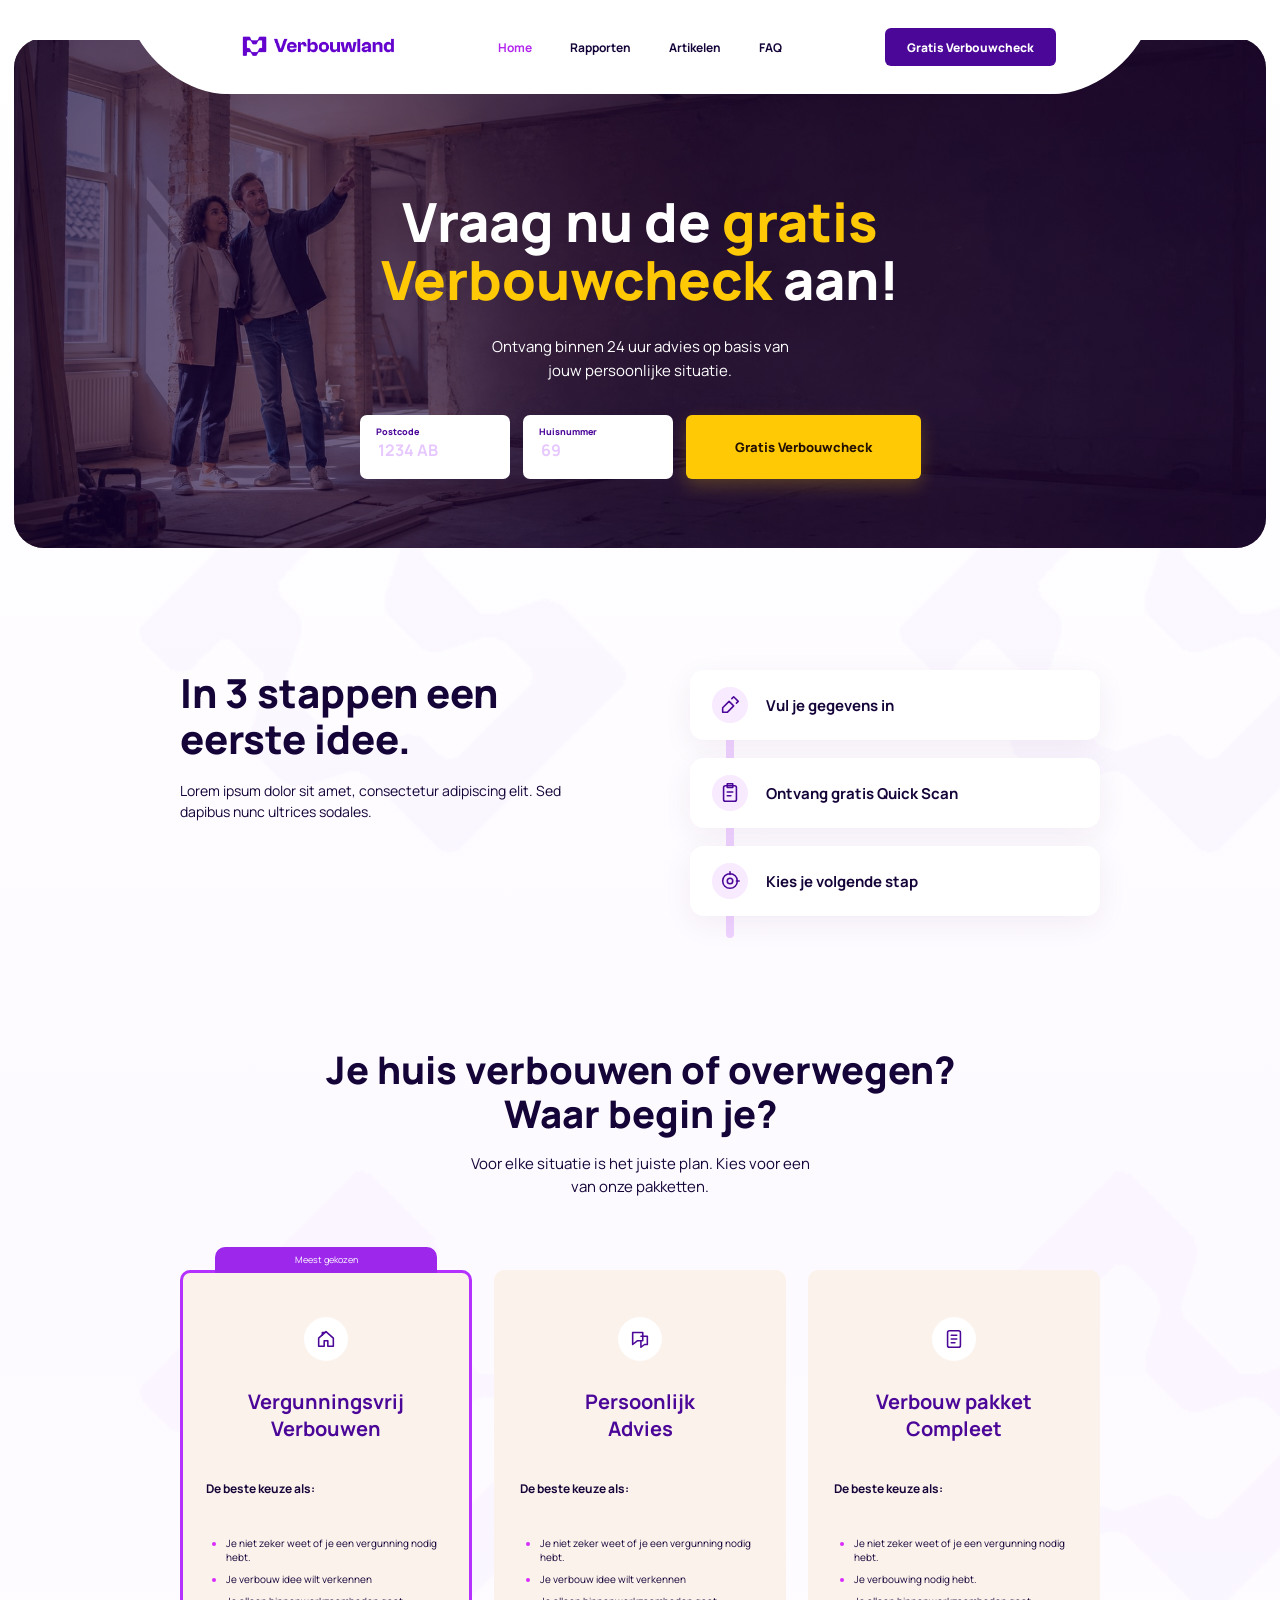
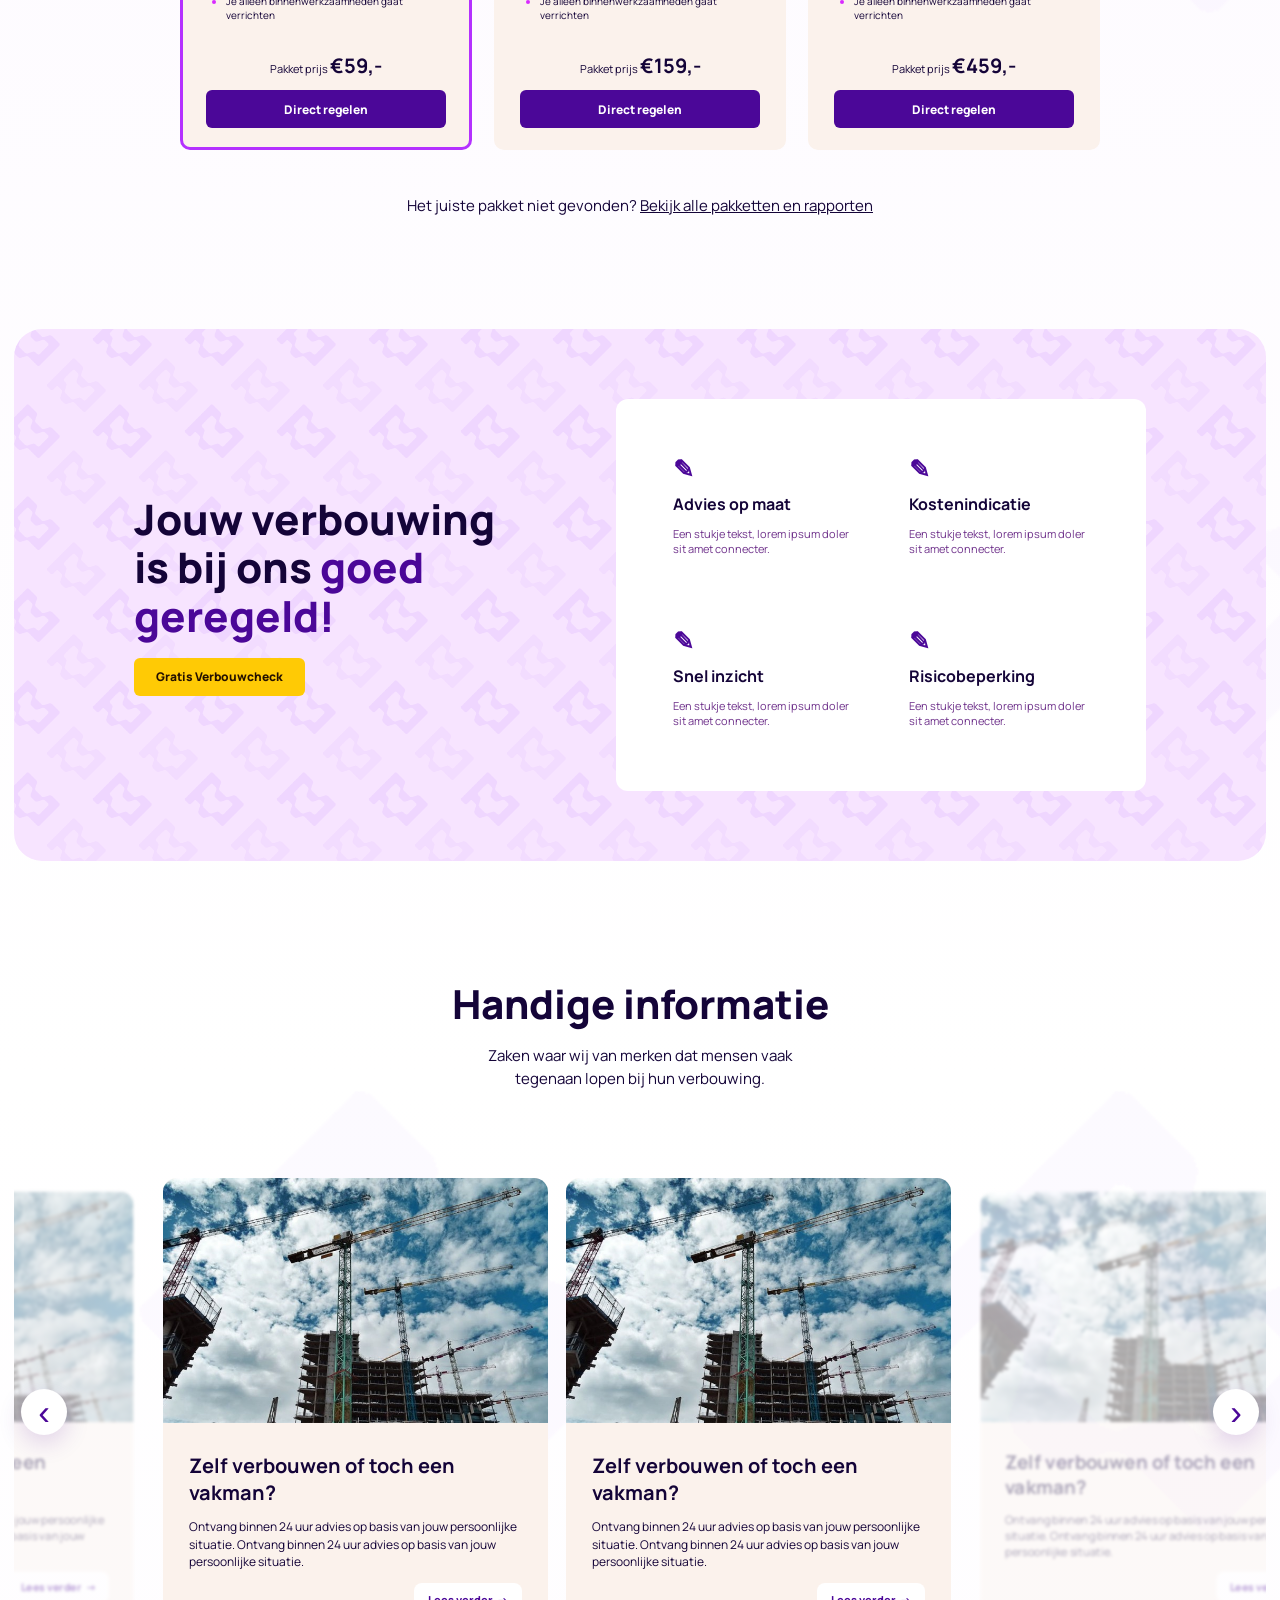
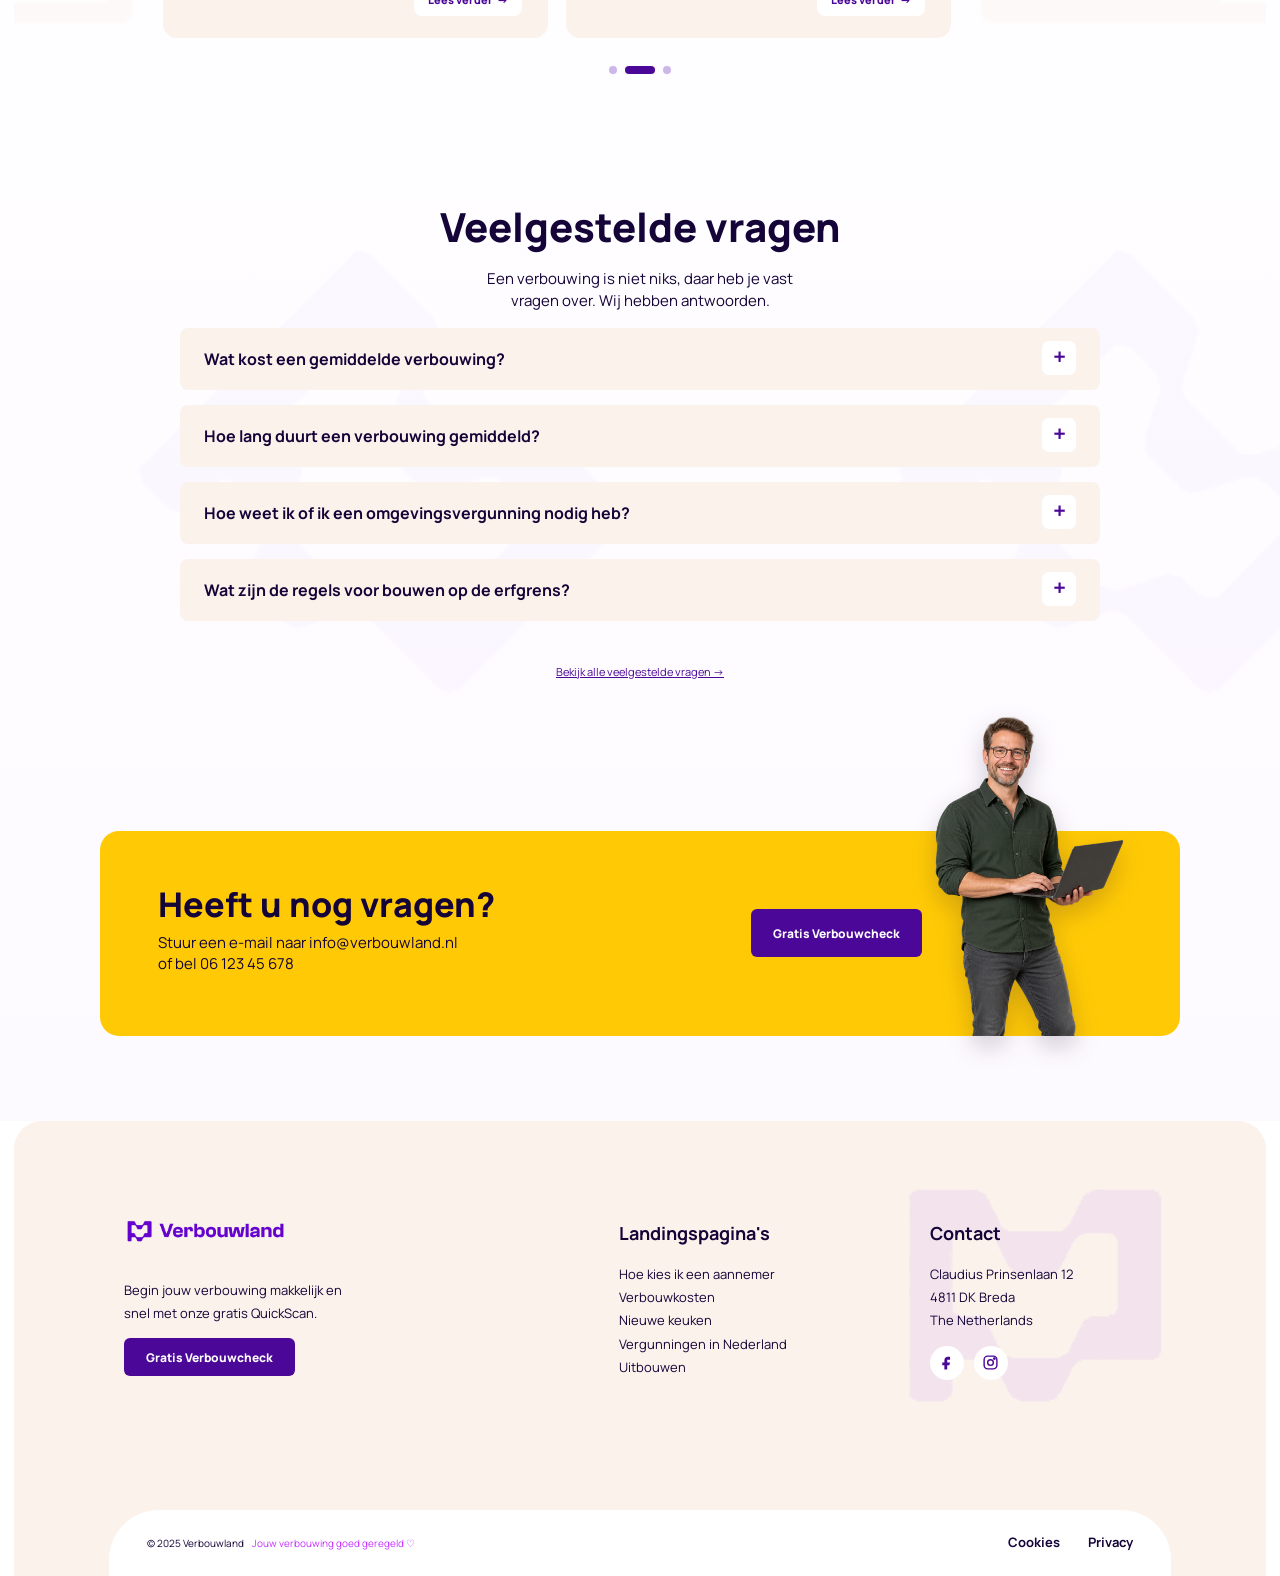
==== index.html @ 5c29eb6e "Herstel online afbeeldingen en verbreed de lay-out" ====
<!doctype html>
<html lang="nl">
<head>
  <meta charset="utf-8">
  <meta name="viewport" content="width=device-width, initial-scale=1">
  <meta name="description" content="Verbouwland helpt je met persoonlijk advies voor jouw verbouwing.">
  <title>Verbouwland — Jouw verbouwing goed geregeld</title>
  <link rel="preconnect" href="https://fonts.googleapis.com">
  <link rel="preconnect" href="https://fonts.gstatic.com" crossorigin>
  <link href="https://fonts.googleapis.com/css2?family=Manrope:wght@400;500;600;700;800&display=swap" rel="stylesheet">
  <link rel="stylesheet" href="styles.css">
</head>
<body>
  <header class="site-header">
    <a class="brand" href="index.html" aria-label="Verbouwland home"><img src="assets/verbouwland-logo.png" alt="Verbouwland"></a>
    <nav aria-label="Hoofdnavigatie">
      <a class="active" href="index.html">Home</a><a href="bestemming.html?pagina=rapporten">Rapporten</a><a href="bestemming.html?pagina=artikelen">Artikelen</a><a href="#faq">FAQ</a>
    </nav>
    <a class="button button-purple header-cta" href="#quickscan">Gratis Verbouwcheck</a>
  </header>

  <main>
    <section class="hero"><div class="hero-cutout" aria-hidden="true"></div>
      <div class="hero-overlay"></div>
      <div class="hero-content">
        <h1>Vraag nu de <span>gratis<br>Verbouwcheck</span> aan!</h1>
        <p>Ontvang binnen 24 uur advies op basis van<br>jouw persoonlijke situatie.</p>
        <form class="address-form" id="quickscan" action="bestemming.html" method="get">
          <input type="hidden" name="pagina" value="quickscan">
          <label>Postcode<input name="postcode" autocomplete="postal-code" inputmode="text" placeholder="1234 AB" maxlength="7" required pattern="[1-9][0-9]{3}\s?[A-Za-z]{2}" title="Vul vier cijfers en twee letters in, bijvoorbeeld 1234 AB"></label>
          <label>Huisnummer<input name="huisnummer" inputmode="numeric" placeholder="69" required></label>
          <button class="button button-yellow" type="submit">Gratis Verbouwcheck</button>
        </form>
      </div>
    </section>

    <section class="steps section-narrow">
      <div><h2>In 3 stappen een<br>eerste idee.</h2><p>Lorem ipsum dolor sit amet, consectetur adipiscing elit. Sed dapibus nunc ultrices sodales.</p></div>
      <ol class="step-flow">
        <li><i><svg viewBox="0 0 24 24"><path d="m4 15 7-7 5 5-7 7H4v-5Z"/><path d="m14 5 2-2 5 5-2 2"/></svg></i> Vul je gegevens in</li><li><i><svg viewBox="0 0 24 24"><rect x="5" y="4" width="14" height="17" rx="2"/><path d="M9 2h6v4H9zM9 11h6M9 15h4"/></svg></i> Ontvang gratis Quick Scan</li><li><i><svg viewBox="0 0 24 24"><circle cx="12" cy="12" r="8"/><circle cx="12" cy="12" r="3"/><path d="M12 2v3M22 12h-3"/></svg></i> Kies je volgende stap</li>
      </ol>
    </section>

    <section class="packages section-narrow">
      <h2>Je huis verbouwen of overwegen?<br>Waar begin je?</h2>
      <p class="intro">Voor elke situatie is het juiste plan. Kies voor een<br>van onze pakketten.</p>
      <div class="package-grid">
        <article class="package featured" data-href="bestemming.html?pagina=vergunningsvrij"><span class="tag">Meest gekozen</span><div class="round-icon"><svg viewBox="0 0 24 24"><path d="M4 11 12 4l8 7v9h-6v-6h-4v6H4v-9Z"/><path d="M8 8V5h3"/></svg></div><h3>Vergunningsvrij<br>Verbouwen</h3><h4>De beste keuze als:</h4><ul><li>Je niet zeker weet of je een vergunning nodig hebt.</li><li>Je verbouw idee wilt verkennen</li><li>Je alleen binnenwerkzaamheden gaat verrichten</li></ul><p>Pakket prijs <strong>€59,-</strong></p><a class="button button-purple" href="bestemming.html?pagina=vergunningsvrij">Direct regelen</a></article>
        <article class="package" data-href="bestemming.html?pagina=persoonlijk-advies"><div class="round-icon"><svg viewBox="0 0 24 24"><path d="M4 5h11v9H9l-5 4V5Z"/><path d="M13 9h7v9h-3l-4 3v-7"/></svg></div><h3>Persoonlijk<br>Advies</h3><h4>De beste keuze als:</h4><ul><li>Je niet zeker weet of je een vergunning nodig hebt.</li><li>Je verbouw idee wilt verkennen</li><li>Je alleen binnenwerkzaamheden gaat verrichten</li></ul><p>Pakket prijs <strong>€159,-</strong></p><a class="button button-purple" href="bestemming.html?pagina=persoonlijk-advies">Direct regelen</a></article>
        <article class="package" data-href="bestemming.html?pagina=compleet"><div class="round-icon"><svg viewBox="0 0 24 24"><rect x="5" y="3" width="14" height="18" rx="2"/><path d="M9 8h6M9 12h6M9 16h4"/></svg></div><h3>Verbouw pakket<br>Compleet</h3><h4>De beste keuze als:</h4><ul><li>Je niet zeker weet of je een vergunning nodig hebt.</li><li>Je verbouwing nodig hebt.</li><li>Je alleen binnenwerkzaamheden gaat verrichten</li></ul><p>Pakket prijs <strong>€459,-</strong></p><a class="button button-purple" href="bestemming.html?pagina=compleet">Direct regelen</a></article>
      </div>
      <p class="all-link">Het juiste pakket niet gevonden? <a href="bestemming.html?pagina=alle-pakketten">Bekijk alle pakketten en rapporten</a></p>
    </section>

    <section class="promise section-wide"><span class="brand-emblem promise-emblem" aria-hidden="true"></span>
      <div><h2>Jouw verbouwing<br>is bij ons <span>goed<br>geregeld!</span></h2><a class="button button-yellow" href="#quickscan">Gratis Verbouwcheck</a></div>
      <div class="benefits"><article><b>✎</b><h3>Advies op maat</h3><p>Een stukje tekst, lorem ipsum doler sit amet connecter.</p></article><article><b>✎</b><h3>Kostenindicatie</h3><p>Een stukje tekst, lorem ipsum doler sit amet connecter.</p></article><article><b>✎</b><h3>Snel inzicht</h3><p>Een stukje tekst, lorem ipsum doler sit amet connecter.</p></article><article><b>✎</b><h3>Risicobeperking</h3><p>Een stukje tekst, lorem ipsum doler sit amet connecter.</p></article></div>
    </section>

    <section class="articles section-wide">
      <h2>Handige informatie</h2><p class="intro">Zaken waar wij van merken dat mensen vaak<br>tegenaan lopen bij hun verbouwing.</p>
      <div class="carousel-shell"><button class="carousel-button prev" aria-label="Vorige artikelen">‹</button><div class="article-grid" id="articleCarousel">
        <article><img src="assets/article-original.jpg" alt="Kranen bij een gebouw in aanbouw"><div><h3>Zelf verbouwen of toch een vakman?</h3><p>Ontvang binnen 24 uur advies op basis van jouw persoonlijke situatie. Ontvang binnen 24 uur advies op basis van jouw persoonlijke situatie.</p><a href="bestemming.html?pagina=artikel-start">Lees verder&nbsp; →</a></div></article>
        <article><img src="assets/article-original.jpg" alt="Kranen bij een gebouw in aanbouw"><div><h3>Zelf verbouwen of toch een vakman?</h3><p>Ontvang binnen 24 uur advies op basis van jouw persoonlijke situatie. Ontvang binnen 24 uur advies op basis van jouw persoonlijke situatie.</p><a href="bestemming.html?pagina=artikel-vakman">Lees verder&nbsp; →</a></div></article>
        <article><img src="assets/article-original.jpg" alt="Kranen bij een gebouw in aanbouw"><div><h3>Zelf verbouwen of toch een vakman?</h3><p>Ontvang binnen 24 uur advies op basis van jouw persoonlijke situatie. Ontvang binnen 24 uur advies op basis van jouw persoonlijke situatie.</p><a href="bestemming.html?pagina=artikel-kosten">Lees verder&nbsp; →</a></div></article>
        <article><img src="assets/article-original.jpg" alt="Kranen bij een gebouw in aanbouw"><div><h3>Zelf verbouwen of toch een vakman?</h3><p>Ontvang binnen 24 uur advies op basis van jouw persoonlijke situatie. Ontvang binnen 24 uur advies op basis van jouw persoonlijke situatie.</p><a href="bestemming.html?pagina=artikel-aannemer">Lees verder&nbsp; →</a></div></article>
        <article><img src="assets/article-original.jpg" alt="Kranen bij een gebouw in aanbouw"><div><h3>Een realistisch verbouwbudget maken</h3><p>Breng materialen, arbeid en onvoorziene kosten vooraf overzichtelijk in kaart.</p><a href="bestemming.html?pagina=artikel-budget">Lees verder&nbsp; →</a></div></article>
        <article><img src="assets/article-original.jpg" alt="Kranen bij een gebouw in aanbouw"><div><h3>Heb ik een vergunning nodig?</h3><p>Lees welke werkzaamheden vaak vergunningsvrij zijn en wanneer controle nodig is.</p><a href="bestemming.html?pagina=artikel-vergunning">Lees verder&nbsp; →</a></div></article>
        <article><img src="assets/article-original.jpg" alt="Kranen bij een gebouw in aanbouw"><div><h3>De juiste aannemer kiezen</h3><p>Vergelijk offertes, ervaringen en afspraken voordat de werkzaamheden beginnen.</p><a href="bestemming.html?pagina=artikel-aannemer-kiezen">Lees verder&nbsp; →</a></div></article>
        <article><img src="assets/article-original.jpg" alt="Kranen bij een gebouw in aanbouw"><div><h3>Zo bereid je een verbouwing voor</h3><p>Een heldere planning helpt om keuzes, kosten en werkzaamheden beheersbaar te houden.</p><a href="bestemming.html?pagina=artikel-voorbereiden">Lees verder&nbsp; →</a></div></article>
      </div><button class="carousel-button next" aria-label="Volgende artikelen">›</button></div><div class="carousel-dots" aria-hidden="true"><span></span><span class="active"></span><span></span></div>
    </section>

    <section class="faq section-narrow" id="faq">
      <h2>Veelgestelde vragen</h2><p class="intro">Een verbouwing is niet niks, daar heb je vast<br>vragen over. Wij hebben antwoorden.</p>
      <details><summary>Wat kost een gemiddelde verbouwing?</summary><p>De kosten hangen af van de omvang, materialen en werkzaamheden. Met de Verbouwcheck ontvang je een eerste indicatie.</p></details>
      <details><summary>Hoe lang duurt een verbouwing gemiddeld?</summary><p>Een kleine verbouwing duurt vaak enkele weken; grotere projecten kunnen meerdere maanden duren.</p></details>
      <details><summary>Hoe weet ik of ik een omgevingsvergunning nodig heb?</summary><p>Dat hangt af van het type verbouwing en je locatie. Wij helpen je dit snel te controleren.</p></details>
      <details><summary>Wat zijn de regels voor bouwen op de erfgrens?</summary><p>De regels verschillen per situatie en gemeente. Controleer dit voordat je start.</p></details>
      <a class="faq-link" href="bestemming.html?pagina=faq">Bekijk alle veelgestelde vragen →</a>
    </section>

    <section class="contact-strip section-narrow"><div><h2>Heeft u nog vragen?</h2><p>Stuur een e-mail naar <a href="mailto:info@verbouwland.nl">info@verbouwland.nl</a><br>of bel <a href="tel:+3112345678">06 123 45 678</a></p></div><a class="button button-purple" href="#quickscan">Gratis Verbouwcheck</a><img class="advisor" src="assets/advisor-web.png" alt="Verbouwland adviseur met laptop"></section>
  </main>

  <footer class="section-wide"><span class="brand-emblem footer-emblem" aria-hidden="true"></span><div><a class="brand" href="index.html"><img src="assets/verbouwland-logo.png" alt="Verbouwland"></a><p>Begin jouw verbouwing makkelijk en<br>snel met onze gratis QuickScan.</p><a class="button button-purple" href="#quickscan">Gratis Verbouwcheck</a></div><div><h3>Landingspagina's</h3><a href="bestemming.html?pagina=aannemer">Hoe kies ik een aannemer</a><a href="bestemming.html?pagina=kosten">Verbouwkosten</a><a href="bestemming.html?pagina=keuken">Nieuwe keuken</a><a href="bestemming.html?pagina=vergunningen">Vergunningen in Nederland</a><a href="bestemming.html?pagina=uitbouwen">Uitbouwen</a></div><div><h3>Contact</h3><p>Claudius Prinsenlaan 12<br>4811 DK Breda<br>The Netherlands</p><div class="socials"><a href="https://facebook.com" target="_blank" rel="noopener" aria-label="Facebook"><svg viewBox="0 0 24 24"><path d="M14 8h3V4h-3c-3 0-5 2-5 5v3H6v4h3v6h4v-6h3l1-4h-4V9c0-1 .4-1 1-1Z"/></svg></a><a href="https://instagram.com" target="_blank" rel="noopener" aria-label="Instagram"><svg viewBox="0 0 24 24"><rect x="3" y="3" width="18" height="18" rx="5"/><circle cx="12" cy="12" r="4"/><circle cx="17.5" cy="6.5" r="1"/></svg></a></div></div><div class="copyright">© 2025 Verbouwland &nbsp; <span>Jouw verbouwing goed geregeld ♡</span><div class="legal-links"><a href="bestemming.html?pagina=cookies">Cookies</a><a href="bestemming.html?pagina=privacy">Privacy</a></div><div class="footer-cutout" aria-hidden="true"></div></div></footer>
  <script src="script.js?v=3"></script>
</body>
</html>
---- styles.css ----
:root{--purple:#4b0798;--purple2:#8b2cff;--ink:#140438;--yellow:#ffca05;--cream:#fbf2ec;--lilac:#f6e6ff;--white:#fff}*{box-sizing:border-box}html{scroll-behavior:smooth}body{margin:0;background:#fff;color:var(--ink);font-family:Manrope,Arial,sans-serif;font-size:15px}a{color:inherit}.site-header{height:86px;max-width:1240px;margin:28px auto -18px;position:relative;z-index:5;background:#fff;border-radius:22px 22px 46px 22px;display:flex;align-items:center;padding:0 58px;gap:72px;box-shadow:0 6px 24px #2d14500c}.brand{font-size:20px;font-weight:800;text-decoration:none;color:var(--purple)}.brand-mark{display:inline-grid;place-items:center;width:26px;height:26px;margin-right:6px;border:4px solid #c62cff;border-top:0;border-radius:4px;transform:rotate(0deg)}nav{display:flex;gap:38px;margin:auto}nav a{text-decoration:none;font-size:12px;font-weight:700}nav a.active{color:#b326ed}.button{display:inline-flex;align-items:center;justify-content:center;min-height:38px;border:0;border-radius:6px;padding:0 22px;font:800 12px Manrope;text-decoration:none;cursor:pointer}.button-purple{background:var(--purple);color:#fff}.button-yellow{background:var(--yellow);color:#241000}.hero{max-width:1320px;height:492px;margin:auto;border-radius:28px;position:relative;overflow:hidden;background:url('assets/hero.jpg') center 45%/cover no-repeat}.hero-overlay{position:absolute;inset:0;background:linear-gradient(90deg,rgba(21,0,53,.8),rgba(44,5,80,.42)),rgba(34,16,80,.28)}.hero-content{position:relative;width:720px;margin:auto;padding-top:92px;color:#fff}.hero h1{font-size:55px;line-height:1.08;margin:0 0 22px;font-weight:800}.hero h1 span{color:var(--yellow)}.hero p{text-align:center;width:570px;line-height:1.6}.address-form{display:flex;gap:13px;align-items:stretch;margin-top:26px}.address-form label{background:#fff;color:var(--purple);font-size:9px;font-weight:800;border-radius:7px;padding:8px 14px;width:150px}.address-form input{display:block;border:0;outline:0;width:100%;font:700 16px Manrope;color:var(--ink)}.address-form input::placeholder{color:#e6c8ff}.address-form .button{min-width:215px}.section-narrow{max-width:920px;margin-inline:auto}.section-wide{max-width:1260px;margin-inline:auto}.steps{min-height:430px;padding-top:120px;display:grid;grid-template-columns:1fr 1fr;gap:90px;background:radial-gradient(circle at 85% 52%,#f9dfff 0,transparent 30%)}h2{font-size:37px;line-height:1.15;margin:0 0 18px;font-weight:800}.steps p{max-width:400px}.steps ol{list-style:none;margin:0;padding:0}.steps li{height:66px;background:#fff;border-radius:11px;margin-bottom:18px;display:flex;align-items:center;padding:0 22px;box-shadow:0 8px 30px #4d086410;font-weight:700}.steps i{font-style:normal;color:var(--purple);background:#f8eaff;border-radius:50%;width:36px;height:36px;display:grid;place-items:center;margin-right:18px}.packages{text-align:center;padding:20px 0 85px}.intro{line-height:1.5}.package-grid{display:grid;grid-template-columns:repeat(3,1fr);gap:18px;margin-top:60px;text-align:left}.package{position:relative;background:var(--cream);border-radius:10px;padding:32px 24px 20px}.package.featured{border:3px solid #b431ff;padding:29px 21px 17px}.tag{position:absolute;top:-23px;left:32px;right:32px;background:#9d28eb;color:#fff;text-align:center;height:23px;border-radius:7px 7px 0 0;font-size:9px;padding-top:5px}.round-icon{background:white;color:var(--purple);width:44px;height:44px;border-radius:50%;display:grid;place-items:center;margin:auto;font-size:22px}.package h3{text-align:center;color:var(--purple);font-size:19px}.package h4{font-size:12px}.package li{font-size:10px;margin:8px 0}.package li::marker{color:#d82bff}.package>p{text-align:center;font-size:11px}.package strong{font-size:20px}.package .button{width:100%}.all-link{margin-top:38px}.promise{min-height:540px;border-radius:28px;background:linear-gradient(90deg,#fae7ff,#f7dfff),url('assets/pattern.svg');display:grid;grid-template-columns:1fr 1.1fr;align-items:center;padding:70px 120px;margin-bottom:95px}.promise h2 span{color:var(--purple)}.benefits{background:#fff;border-radius:12px;padding:32px 40px;display:grid;grid-template-columns:1fr 1fr;gap:25px}.benefits b{color:var(--purple);font-size:25px}.benefits h3{font-size:14px;margin:7px 0}.benefits p{font-size:11px;color:#6d4c7c}.articles{text-align:center;padding-bottom:100px}.article-grid{display:grid;grid-template-columns:repeat(3,1fr);gap:14px;margin-top:55px;text-align:left}.article-grid article{background:var(--cream);border-radius:12px;overflow:hidden}.article-grid img{width:100%;height:190px;object-fit:cover}.article-grid article div{padding:19px}.article-grid h3{margin:0;font-size:16px}.article-grid p{font-size:11px}.article-grid a{display:block;text-align:right;color:var(--purple);font-size:11px;font-weight:800}.faq{text-align:center;padding-bottom:80px}.faq details{background:var(--cream);border-radius:8px;margin:13px 0;text-align:left;padding:17px 20px}.faq summary{font-weight:700;cursor:pointer;list-style:none}.faq summary::after{content:'+';float:right;color:var(--purple);font-size:23px}.faq details[open] summary::after{content:'–'}.faq details p{font-size:13px;line-height:1.6}.faq-link{display:inline-block;margin-top:20px;color:var(--purple);font-size:11px}.contact-strip{min-height:160px;background:var(--yellow);border-radius:19px;margin-bottom:70px;padding:32px 40px;display:flex;align-items:center;position:relative}.contact-strip h2{font-size:27px;margin:0}.contact-strip p{margin:8px 0}.contact-strip .button{margin-left:auto;margin-right:160px}.contact-strip a:not(.button){text-decoration:none}.advisor{font-size:90px;position:absolute;right:35px;bottom:0}footer{background:var(--cream);border-radius:28px 28px 0 0;min-height:390px;padding:72px 110px 45px;display:grid;grid-template-columns:1.4fr .8fr .8fr;gap:70px;position:relative}footer p,footer a:not(.brand):not(.button){font-size:12px;line-height:1.8}footer>div>a:not(.brand):not(.button){display:block;text-decoration:none}footer h3{font-size:15px}.copyright{position:absolute;bottom:22px;left:110px;right:110px;border-top:1px solid #eadfd8;padding-top:18px;font-size:10px}.copyright span{color:#c531ff}
@media(max-width:800px){body{font-size:14px}.site-header{margin:0;height:72px;border-radius:0;padding:0 18px}.site-header nav{display:none}.header-cta{margin-left:auto;padding:0 12px}.hero{border-radius:0;height:600px}.hero-content{width:auto;padding:90px 22px 0}.hero h1{font-size:40px}.hero p{width:auto;text-align:left}.address-form{display:grid;grid-template-columns:1fr 1fr}.address-form label{width:auto}.address-form .button{grid-column:1/-1}.steps{padding:75px 22px;display:block}.steps ol{margin-top:45px}.packages{padding-inline:18px}.packages h2{font-size:29px}.package-grid{grid-template-columns:1fr;gap:38px}.promise{margin:0 14px 70px;padding:55px 25px;display:block}.benefits{margin-top:45px;padding:25px 20px}.articles{padding-inline:18px}.article-grid{grid-template-columns:1fr}.faq{padding-inline:18px}.contact-strip{margin-inline:18px;padding:25px;min-height:190px}.contact-strip .button{margin:85px 0 0 -220px}.advisor{right:12px;font-size:70px}footer{margin:0 14px;padding:55px 28px 80px;display:block}footer>div{margin-bottom:35px}.copyright{left:28px;right:28px}h2{font-size:31px}}

/* Verbouwland brand refinements */
body{position:relative;overflow-x:hidden}main{position:relative;isolation:isolate}main::before{content:"";position:absolute;inset:300px 0 100px;z-index:-1;background-image:url('assets/emblem.svg');background-size:170px 146px;background-repeat:repeat;opacity:.022;pointer-events:none}.site-header{display:grid;grid-template-columns:1fr auto 1fr;gap:32px;margin-left:auto;margin-right:auto}.site-header .brand{justify-self:start}.site-header nav{margin:0;justify-self:center}.site-header .header-cta{justify-self:end}.brand{display:inline-flex;align-items:center}.brand img{width:196px;height:58px;object-fit:contain;filter:brightness(0) saturate(100%) invert(13%) sepia(95%) saturate(5174%) hue-rotate(270deg) brightness(76%) contrast(119%)}.site-header::before,.site-header::after{content:"";position:absolute;bottom:-30px;width:96px;height:60px;background:#fff;z-index:-1}.site-header::before{left:0;border-radius:0 0 48px 48px;transform:skewX(18deg)}.site-header::after{right:0;border-radius:0 0 48px 48px;transform:skewX(-18deg)}.hero-cutout{position:absolute;top:0;left:0;right:0;height:65px;background:#fff;clip-path:polygon(0 0,100% 0,100% 38%,87% 38%,84% 100%,16% 100%,13% 38%,0 38%);z-index:2}.hero-content{width:100%;padding-left:260px;padding-right:260px;text-align:center}.hero h1,.hero p{margin-left:auto;margin-right:auto}.address-form{justify-content:center}.steps{background:radial-gradient(circle at 84% 50%,#f7ddff 0,transparent 32%)}.step-flow{position:relative}.step-flow::before{content:"";position:absolute;left:39px;top:54px;bottom:54px;width:2px;background:repeating-linear-gradient(to bottom,#c25bff 0 6px,transparent 6px 12px);z-index:0}.steps li{position:relative;z-index:1}.steps i svg,.round-icon svg{width:22px;height:22px;fill:none;stroke:currentColor;stroke-width:1.7;stroke-linecap:round;stroke-linejoin:round}.package{cursor:pointer;transition:transform .28s ease,box-shadow .28s ease,border-color .28s ease}.package:hover,.package:focus-visible{transform:translateY(-10px);box-shadow:0 18px 45px rgba(75,7,152,.18);outline:none}.package:hover .round-icon{transform:rotate(-7deg) scale(1.12);background:#f5e6ff}.round-icon{transition:transform .3s ease,background .3s ease}.promise{position:relative;overflow:hidden}.brand-emblem{display:block;background:url('assets/emblem.svg') left center/contain no-repeat}.promise-emblem{position:absolute;width:240px;height:210px;left:18px;top:15px;opacity:.07}.promise>div{position:relative;z-index:1}.carousel-shell{position:relative;margin-top:50px}.article-grid{display:flex;gap:18px;overflow-x:auto;scroll-snap-type:x mandatory;scrollbar-width:none;padding:20px calc((100% - 760px)/2) 28px;scroll-padding-left:calc((100% - 760px)/2)}.article-grid::-webkit-scrollbar{display:none}.article-grid article{flex:0 0 370px;scroll-snap-align:center;opacity:.35;filter:blur(1.5px);transform:scale(.94);transition:opacity .35s,filter .35s,transform .35s}.article-grid article.in-focus{opacity:1;filter:none;transform:scale(1)}.carousel-button{position:absolute;top:50%;transform:translateY(-50%);width:46px;height:46px;border:0;border-radius:50%;background:#fff;color:var(--purple);font-size:35px;box-shadow:0 8px 25px rgba(75,7,152,.16);z-index:3;cursor:pointer}.carousel-button.prev{left:7px}.carousel-button.next{right:7px}.carousel-dots{display:flex;justify-content:center;gap:8px}.carousel-dots span{width:8px;height:8px;border-radius:50%;background:#cdb6e8}.carousel-dots span.active{width:30px;border-radius:9px;background:var(--purple)}.contact-strip{overflow:visible;margin-top:30px}.advisor{position:absolute;right:12px;bottom:0;width:185px;height:245px;object-fit:contain;object-position:bottom;filter:drop-shadow(0 10px 12px rgba(29,7,44,.2));font-size:initial}.footer-emblem{position:absolute;right:45px;top:35px;width:260px;height:220px;opacity:.045}footer{overflow:hidden}footer>div{position:relative;z-index:1}.socials{display:flex;gap:10px}.socials a{width:34px;height:34px;border-radius:50%;background:#fff;display:grid!important;place-items:center;color:var(--purple);transition:transform .2s,background .2s}.socials a:hover{transform:translateY(-3px);background:#f2dcff}.socials svg{width:17px;height:17px;fill:none;stroke:currentColor;stroke-width:2}.socials a:first-child svg{fill:currentColor;stroke:none}.footer-cutout{position:absolute;left:-110px;right:-110px;bottom:-24px;height:44px;background:#fff;border-radius:48px 48px 0 0;z-index:3}

@media(max-width:800px){.site-header{grid-template-columns:1fr auto;gap:8px}.brand img{width:150px;height:48px}.site-header::before,.site-header::after,.hero-cutout{display:none}.hero-content{padding-left:22px;padding-right:22px;text-align:left}.hero h1,.hero p{margin-left:0}.address-form{justify-content:stretch}.step-flow::before{left:39px}.article-grid{display:flex;padding:15px 12vw 25px;scroll-padding-left:12vw}.article-grid article{flex-basis:76vw}.carousel-button{display:none}.promise-emblem{width:160px;height:140px}.advisor{width:150px;height:205px}.contact-strip .button{margin-right:105px}.footer-emblem{right:-80px}.footer-cutout{left:-28px;right:-28px}}

/* Pixel-match pass against the supplied desktop reference */
main::before{background-size:220px 189px;opacity:.009}.site-header{position:absolute;top:38px;left:50%;transform:translateX(-50%);width:calc(100% - 360px);max-width:1060px;height:94px;margin:0;padding:0 42px;border-radius:0 0 38px 38px;box-shadow:none}.site-header::before,.site-header::after{bottom:0;width:82px;height:94px}.site-header::before{left:-60px;border-radius:0 0 0 72px;transform:skewX(20deg)}.site-header::after{right:-60px;border-radius:0 0 72px 0;transform:skewX(-20deg)}.site-header .brand img{width:210px}.hero{margin-top:38px;height:510px;border-radius:30px}.hero-cutout{display:none}.hero-content{padding-top:154px}.hero h1{font-size:54px;max-width:720px}.hero p{font-size:15px;margin-top:26px}.address-form{margin-top:32px}.address-form label{height:64px;padding:10px 16px}.address-form .button{min-width:235px}.steps{min-height:445px;padding-top:122px;gap:100px}.steps h2{font-size:40px}.steps p{font-size:14px;line-height:1.5}.steps li{height:70px;border-radius:14px}.step-flow::before{width:8px;left:36px;top:55px;bottom:55px;background:#efd3ff;border-radius:20px}.packages{padding-top:55px;padding-bottom:98px}.packages h2{font-size:38px}.package-grid{margin-top:72px;gap:22px}.package{min-height:480px;padding:40px 26px 22px;display:flex;flex-direction:column}.package.featured{padding:37px 23px 19px}.package h3{font-size:20px}.package h4{margin-top:18px}.package ul{padding-left:20px}.package>p{margin-top:auto}.tag{top:-26px;height:26px;padding-top:6px;border-radius:10px 10px 0 0}.all-link{margin-top:45px}.promise{min-height:520px;padding:70px 120px;margin-bottom:120px;background:#f7e4ff}.promise::before{content:"";position:absolute;inset:-30px;background:url('assets/emblem.svg') 0 0/118px 101px repeat;opacity:.095;transform:rotate(-8deg) scale(1.08)}.promise-emblem{display:none}.promise h2{font-size:42px}.benefits{padding:40px 45px;gap:32px}.benefits h3{font-size:16px}.articles{padding-bottom:120px}.articles h2{font-size:40px}.articles .intro{font-size:15px}.carousel-shell{margin-top:68px}.article-grid{padding-left:calc((100% - 780px)/2);padding-right:calc((100% - 780px)/2);scroll-padding-left:calc((100% - 780px)/2)}.article-grid article{flex-basis:385px;border-radius:14px}.article-grid img{height:245px}.article-grid article div{padding:24px 26px 22px;min-height:190px}.article-grid h3{font-size:20px}.article-grid p{font-size:12px;line-height:1.45}.article-grid a{background:#fff;border-radius:8px;padding:9px 14px;width:max-content;margin-left:auto;text-decoration:none}.faq{padding-top:10px;padding-bottom:120px}.faq h2{font-size:40px}.faq details{margin:15px 0;padding:20px 24px}.faq summary{font-size:16px}.faq summary::after{background:#fff;border-radius:7px;width:34px;height:34px;text-align:center;line-height:31px;margin-top:-7px}.faq-link{margin-top:28px}.contact-strip{min-height:185px;padding:36px 48px;margin-bottom:85px}.contact-strip h2{font-size:30px}.contact-strip .button{margin-right:210px;min-height:48px}.advisor{width:245px;height:330px;right:30px}.footer-emblem{width:330px;height:285px;right:30px;top:32px}footer{min-height:455px;padding:82px 110px 105px;grid-template-columns:1.45fr .8fr .8fr;gap:85px}footer .brand img{width:230px}footer p,footer a:not(.brand):not(.button){font-size:13px}footer h3{font-size:18px}.copyright{bottom:0;height:66px;background:#fff;border:0;border-radius:50px 50px 0 0;padding:24px 38px;left:95px;right:95px}.footer-cutout{display:none}

@media(max-width:800px){.site-header{position:absolute;top:0;width:100%;height:72px;left:0;transform:none;padding:0 18px;border-radius:0}.hero{margin-top:0;height:600px}.hero-content{padding-top:115px}.steps{padding-top:75px}.package{min-height:auto}.promise{padding:55px 25px}.promise::before{background-size:95px 82px}.article-grid article div{min-height:170px}.faq{padding-bottom:95px}.contact-strip .button{margin-right:105px}.advisor{width:165px;height:225px;right:4px}footer{padding:55px 28px 90px}.copyright{left:20px;right:20px;height:auto;padding:18px 20px}}

@media(min-width:801px){.site-header{width:calc(100% - 380px);max-width:980px;padding-left:34px;padding-right:34px;gap:22px}.site-header::before,.site-header::after{width:70px}.site-header::before{left:-50px}.site-header::after{right:-50px}.site-header .brand img{width:188px}}
.promise::before{background-size:76px 65px;opacity:.06}

/* Detail round: supplied emblem, alignment and interaction */
main{background:radial-gradient(circle at 7% 21%,rgba(238,211,255,.48),transparent 12%),radial-gradient(circle at 91% 30%,rgba(241,217,255,.52),transparent 14%),radial-gradient(circle at 9% 48%,rgba(242,221,255,.45),transparent 13%),#fff}main::before{background-image:url('assets/emblem-original.png');background-size:380px 380px;opacity:.024}.steps,.packages{position:relative}.steps::after{content:"";position:absolute;z-index:-1;left:-220px;right:-220px;bottom:-116px;height:205px;background:#fff;clip-path:polygon(0 35%,17% 35%,22% 0,39% 0,44% 35%,61% 35%,66% 0,83% 0,88% 35%,100% 35%,100% 100%,0 100%)}.site-header{top:23px}.hero{background-image:url('assets/hero-wide.png');background-position:center center;background-size:cover}.hero-overlay{background:linear-gradient(90deg,rgba(21,0,53,.57),rgba(44,5,80,.36)),rgba(34,16,80,.18)}.address-form{width:700px;margin-left:auto;margin-right:auto;justify-content:flex-start;transform:translateX(-38px)}.address-form .button{font-weight:900;font-size:13px;box-shadow:0 7px 18px rgba(255,202,5,.22)}.promise::before{background-image:url('assets/emblem-original.png');background-size:92px 92px;background-position:0 0;opacity:.075;transform:none}.promise::after{content:"";position:absolute;inset:-50px;background:url('assets/emblem-original.png') 46px 46px/92px 92px repeat;opacity:.045;pointer-events:none}.benefits article{border-radius:10px;padding:12px;transition:transform .25s ease,box-shadow .25s ease,background .25s ease}.benefits article:hover{transform:translateY(-9px);background:#fff;box-shadow:0 16px 30px rgba(75,7,152,.13)}.benefits p{color:#6f328b}.contact-strip{max-width:1080px;min-height:205px;padding-left:58px}.contact-strip h2{font-size:34px}.contact-strip p{font-size:15px}.contact-strip .button{font-weight:900}.footer-emblem{background-image:url('assets/emblem-original.png');width:410px;height:350px;right:-15px;top:12px;opacity:.07}footer>div:first-of-type .brand{margin-left:-34px}.legal-links{margin-left:auto;display:flex;gap:28px}.copyright .legal-links a{font-weight:700;font-size:11px;text-decoration:none}.copyright{display:flex;align-items:center;gap:4px;padding-top:0;padding-bottom:0}.copyright span{margin-right:auto}

@media(max-width:800px){.site-header{top:0}.address-form{width:auto;transform:none}.steps::after{display:none}.promise::before{background-size:72px 72px}.promise::after{background-size:72px 72px;background-position:36px 36px}.contact-strip{padding-left:25px}.footer-emblem{width:280px;height:240px}.copyright{display:block}.legal-links{position:absolute;right:18px;bottom:14px}}

/* Final detail pass: seamless header, form and page background */
body::before{content:"";position:absolute;top:0;left:0;right:0;height:40px;background:#fff;z-index:4;pointer-events:none}.site-header{top:0;z-index:5}.address-form{transform:none;justify-content:center}.address-form label,.address-form input{text-align:left}.button{transition:transform .22s ease,box-shadow .22s ease,filter .22s ease}.button:hover,.button:focus-visible{transform:translateY(-5px) scale(1.025);box-shadow:0 14px 28px rgba(75,7,152,.22);filter:brightness(1.04);outline:none}.button-yellow:hover,.button-yellow:focus-visible{box-shadow:0 14px 28px rgba(255,202,5,.35)}main{background:linear-gradient(180deg,#fff 0%,#fdfaff 28%,#fff 62%,#fdfaff 100%)}.steps{background:transparent}.steps::after{display:none}

@media(max-width:800px){body::before{height:72px}.address-form{width:auto}}

#quickscan{scroll-margin-block:40vh}

/* Rotated and enlarged Verbouwland background marks */
main{overflow:hidden}main::before{inset:300px 0 100px;background-image:url('assets/emblem-tilted.png');background-size:760px 760px;transform:none}.promise::before,.promise::after{inset:-30px;background-image:url('assets/emblem-tilted.png');transform:none}

/* Reliable web images and near-full-width desktop layout */
.hero{width:calc(100% - 28px);max-width:none;background-image:url('assets/hero-wide.jpg')}.section-wide{width:calc(100% - 28px);max-width:none}

@media(max-width:800px){.hero,.section-wide{width:100%}footer.section-wide{width:calc(100% - 28px)}}
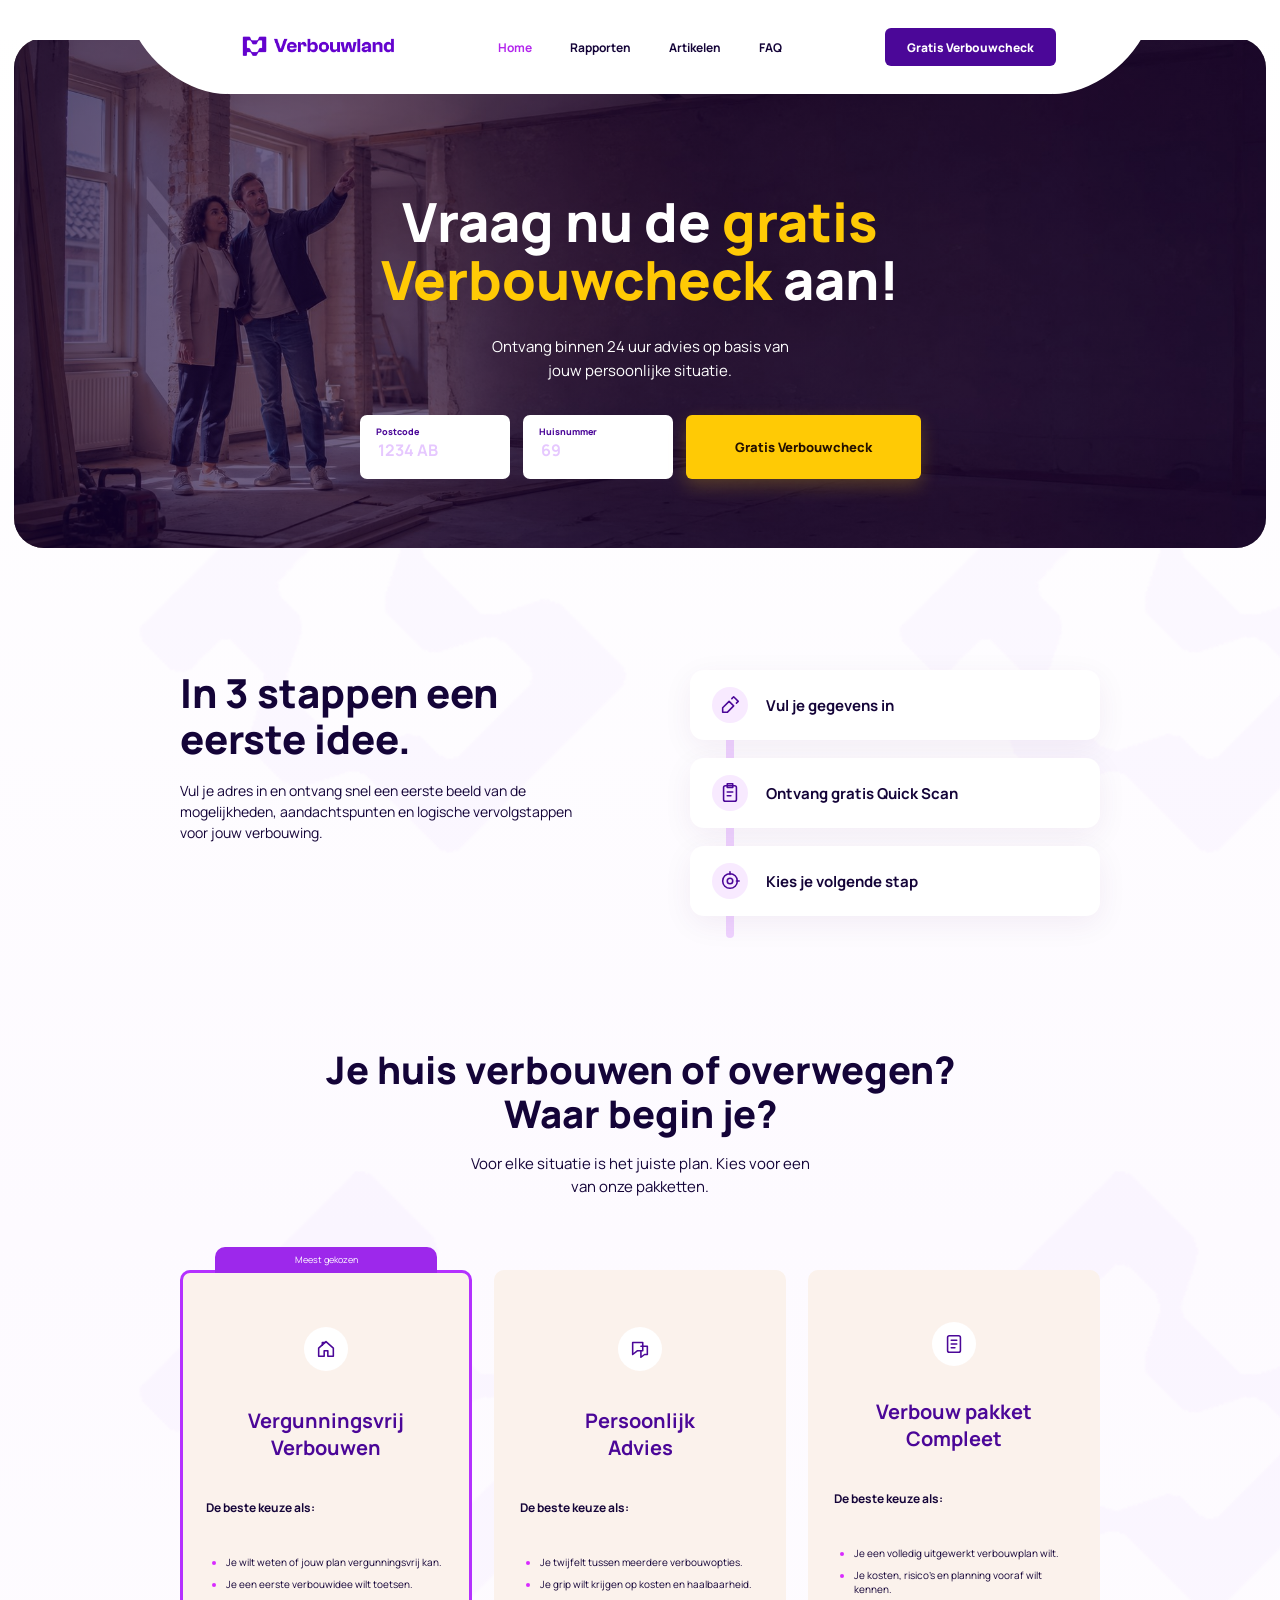
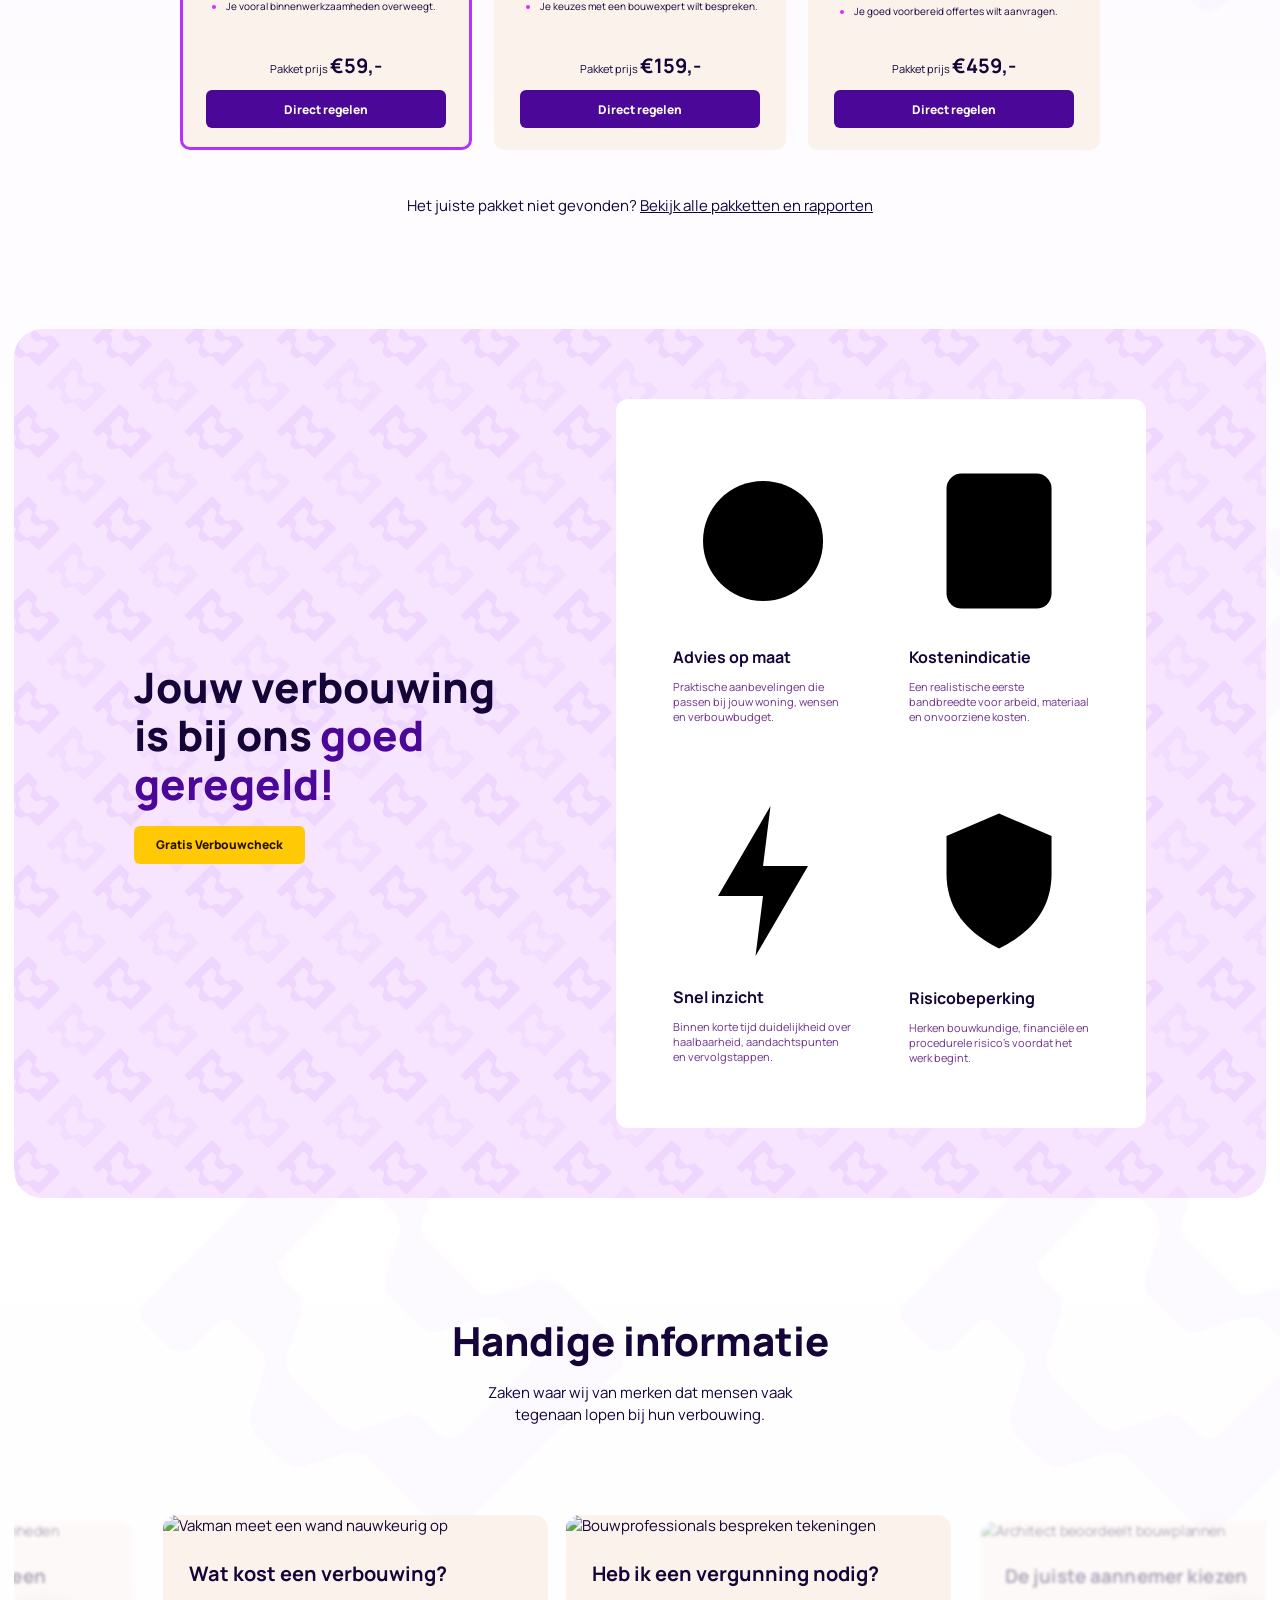
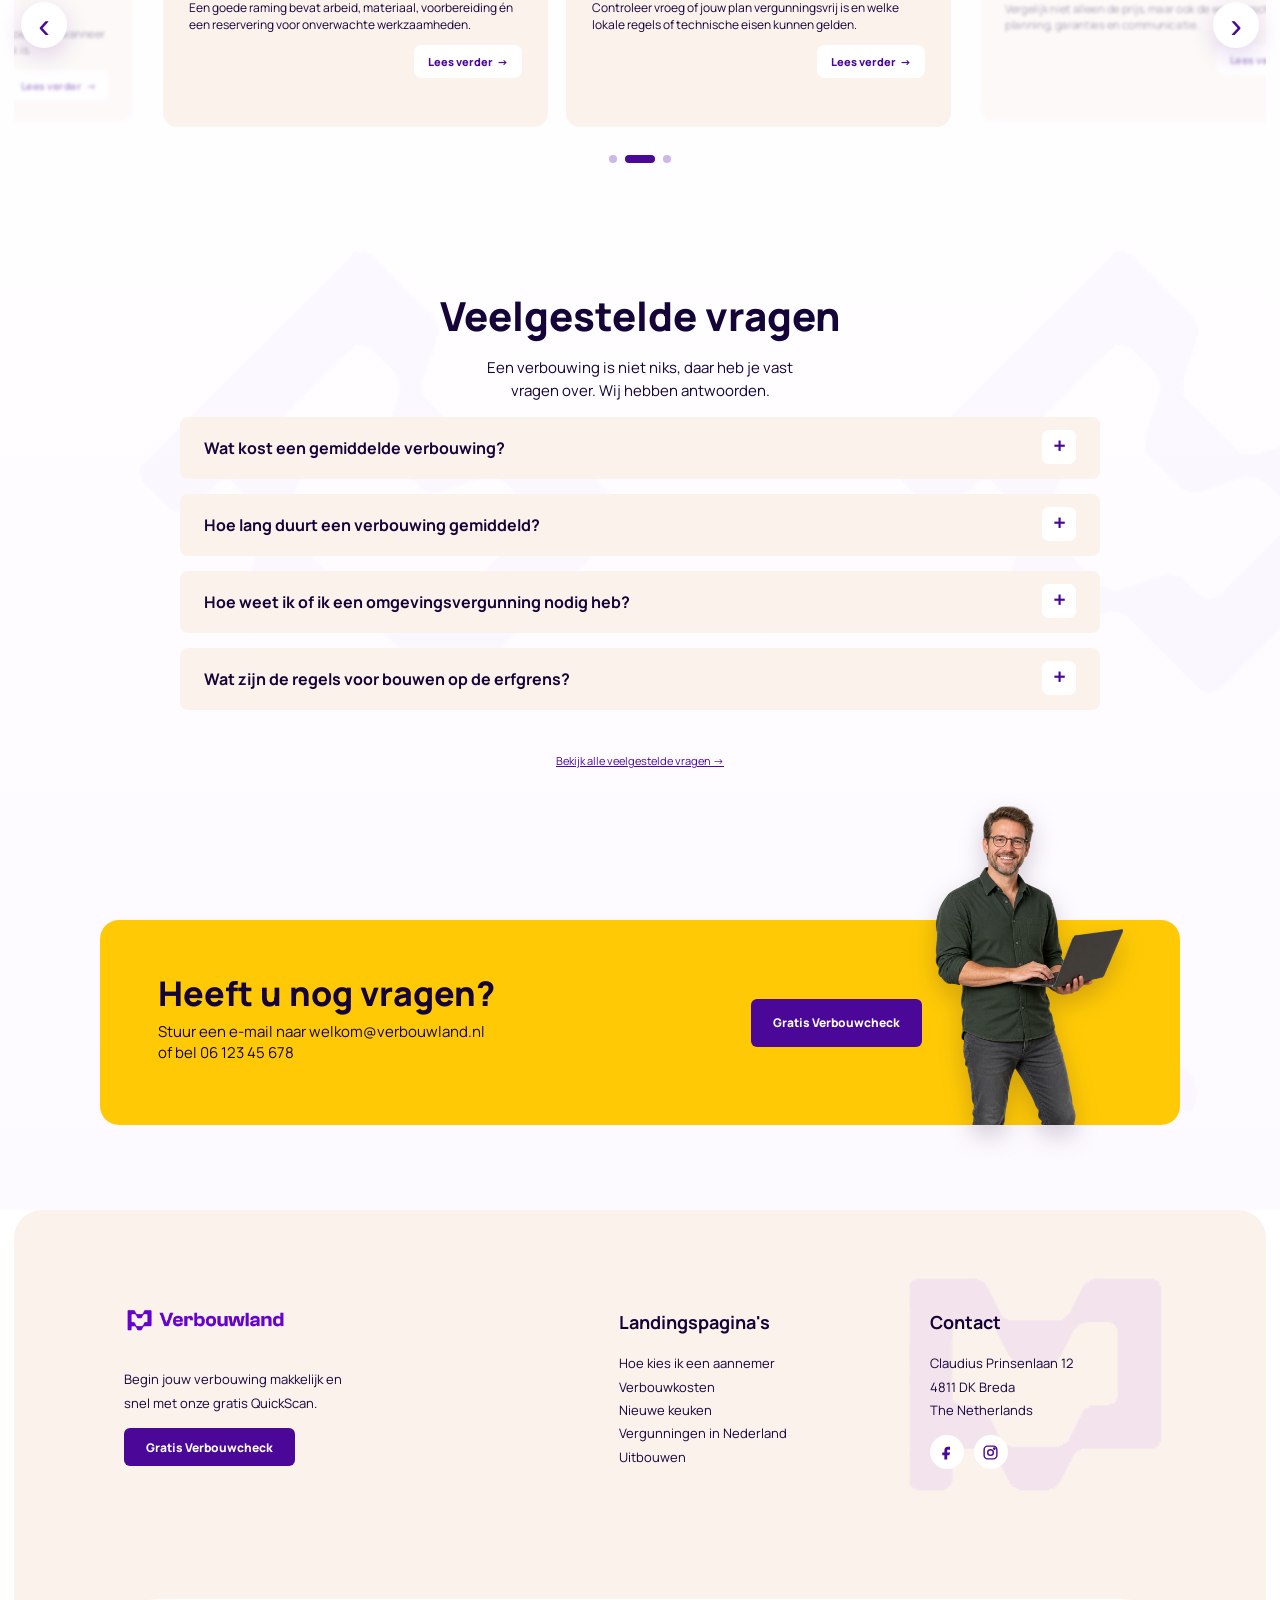
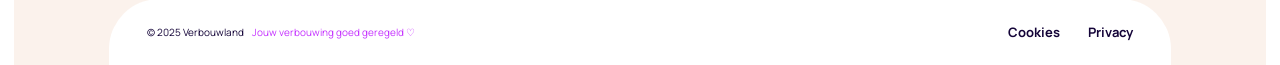
==== commit 76b9777e: "Werk index.html bij met nieuwe inhoud en vormgeving" ====
--- a/index.html
+++ b/index.html
@@ -8,7 +8,7 @@
   <link rel="preconnect" href="https://fonts.googleapis.com">
   <link rel="preconnect" href="https://fonts.gstatic.com" crossorigin>
   <link href="https://fonts.googleapis.com/css2?family=Manrope:wght@400;500;600;700;800&display=swap" rel="stylesheet">
-  <link rel="stylesheet" href="styles.css">
+  <link rel="stylesheet" href="styles.css?v=7">
 </head>
 <body>
   <header class="site-header">
@@ -35,7 +35,7 @@
     </section>
 
     <section class="steps section-narrow">
-      <div><h2>In 3 stappen een<br>eerste idee.</h2><p>Lorem ipsum dolor sit amet, consectetur adipiscing elit. Sed dapibus nunc ultrices sodales.</p></div>
+      <div><h2>In 3 stappen een<br>eerste idee.</h2><p>Vul je adres in en ontvang snel een eerste beeld van de mogelijkheden, aandachtspunten en logische vervolgstappen voor jouw verbouwing.</p></div>
       <ol class="step-flow">
         <li><i><svg viewBox="0 0 24 24"><path d="m4 15 7-7 5 5-7 7H4v-5Z"/><path d="m14 5 2-2 5 5-2 2"/></svg></i> Vul je gegevens in</li><li><i><svg viewBox="0 0 24 24"><rect x="5" y="4" width="14" height="17" rx="2"/><path d="M9 2h6v4H9zM9 11h6M9 15h4"/></svg></i> Ontvang gratis Quick Scan</li><li><i><svg viewBox="0 0 24 24"><circle cx="12" cy="12" r="8"/><circle cx="12" cy="12" r="3"/><path d="M12 2v3M22 12h-3"/></svg></i> Kies je volgende stap</li>
       </ol>
@@ -45,29 +45,29 @@
       <h2>Je huis verbouwen of overwegen?<br>Waar begin je?</h2>
       <p class="intro">Voor elke situatie is het juiste plan. Kies voor een<br>van onze pakketten.</p>
       <div class="package-grid">
-        <article class="package featured" data-href="bestemming.html?pagina=vergunningsvrij"><span class="tag">Meest gekozen</span><div class="round-icon"><svg viewBox="0 0 24 24"><path d="M4 11 12 4l8 7v9h-6v-6h-4v6H4v-9Z"/><path d="M8 8V5h3"/></svg></div><h3>Vergunningsvrij<br>Verbouwen</h3><h4>De beste keuze als:</h4><ul><li>Je niet zeker weet of je een vergunning nodig hebt.</li><li>Je verbouw idee wilt verkennen</li><li>Je alleen binnenwerkzaamheden gaat verrichten</li></ul><p>Pakket prijs <strong>€59,-</strong></p><a class="button button-purple" href="bestemming.html?pagina=vergunningsvrij">Direct regelen</a></article>
-        <article class="package" data-href="bestemming.html?pagina=persoonlijk-advies"><div class="round-icon"><svg viewBox="0 0 24 24"><path d="M4 5h11v9H9l-5 4V5Z"/><path d="M13 9h7v9h-3l-4 3v-7"/></svg></div><h3>Persoonlijk<br>Advies</h3><h4>De beste keuze als:</h4><ul><li>Je niet zeker weet of je een vergunning nodig hebt.</li><li>Je verbouw idee wilt verkennen</li><li>Je alleen binnenwerkzaamheden gaat verrichten</li></ul><p>Pakket prijs <strong>€159,-</strong></p><a class="button button-purple" href="bestemming.html?pagina=persoonlijk-advies">Direct regelen</a></article>
-        <article class="package" data-href="bestemming.html?pagina=compleet"><div class="round-icon"><svg viewBox="0 0 24 24"><rect x="5" y="3" width="14" height="18" rx="2"/><path d="M9 8h6M9 12h6M9 16h4"/></svg></div><h3>Verbouw pakket<br>Compleet</h3><h4>De beste keuze als:</h4><ul><li>Je niet zeker weet of je een vergunning nodig hebt.</li><li>Je verbouwing nodig hebt.</li><li>Je alleen binnenwerkzaamheden gaat verrichten</li></ul><p>Pakket prijs <strong>€459,-</strong></p><a class="button button-purple" href="bestemming.html?pagina=compleet">Direct regelen</a></article>
+        <article class="package featured" data-href="bestemming.html?pagina=vergunningsvrij"><span class="tag">Meest gekozen</span><div class="round-icon"><svg viewBox="0 0 24 24"><path d="M4 11 12 4l8 7v9h-6v-6h-4v6H4v-9Z"/><path d="M8 8V5h3"/></svg></div><h3>Vergunningsvrij<br>Verbouwen</h3><h4>De beste keuze als:</h4><ul><li>Je wilt weten of jouw plan vergunningsvrij kan.</li><li>Je een eerste verbouwidee wilt toetsen.</li><li>Je vooral binnenwerkzaamheden overweegt.</li></ul><p>Pakket prijs <strong>€59,-</strong></p><a class="button button-purple" href="bestemming.html?pagina=vergunningsvrij">Direct regelen</a></article>
+        <article class="package" data-href="bestemming.html?pagina=persoonlijk-advies"><div class="round-icon"><svg viewBox="0 0 24 24"><path d="M4 5h11v9H9l-5 4V5Z"/><path d="M13 9h7v9h-3l-4 3v-7"/></svg></div><h3>Persoonlijk<br>Advies</h3><h4>De beste keuze als:</h4><ul><li>Je twijfelt tussen meerdere verbouwopties.</li><li>Je grip wilt krijgen op kosten en haalbaarheid.</li><li>Je keuzes met een bouwexpert wilt bespreken.</li></ul><p>Pakket prijs <strong>€159,-</strong></p><a class="button button-purple" href="bestemming.html?pagina=persoonlijk-advies">Direct regelen</a></article>
+        <article class="package" data-href="bestemming.html?pagina=compleet"><div class="round-icon"><svg viewBox="0 0 24 24"><rect x="5" y="3" width="14" height="18" rx="2"/><path d="M9 8h6M9 12h6M9 16h4"/></svg></div><h3>Verbouw pakket<br>Compleet</h3><h4>De beste keuze als:</h4><ul><li>Je een volledig uitgewerkt verbouwplan wilt.</li><li>Je kosten, risico’s en planning vooraf wilt kennen.</li><li>Je goed voorbereid offertes wilt aanvragen.</li></ul><p>Pakket prijs <strong>€459,-</strong></p><a class="button button-purple" href="bestemming.html?pagina=compleet">Direct regelen</a></article>
       </div>
       <p class="all-link">Het juiste pakket niet gevonden? <a href="bestemming.html?pagina=alle-pakketten">Bekijk alle pakketten en rapporten</a></p>
     </section>
 
     <section class="promise section-wide"><span class="brand-emblem promise-emblem" aria-hidden="true"></span>
       <div><h2>Jouw verbouwing<br>is bij ons <span>goed<br>geregeld!</span></h2><a class="button button-yellow" href="#quickscan">Gratis Verbouwcheck</a></div>
-      <div class="benefits"><article><b>✎</b><h3>Advies op maat</h3><p>Een stukje tekst, lorem ipsum doler sit amet connecter.</p></article><article><b>✎</b><h3>Kostenindicatie</h3><p>Een stukje tekst, lorem ipsum doler sit amet connecter.</p></article><article><b>✎</b><h3>Snel inzicht</h3><p>Een stukje tekst, lorem ipsum doler sit amet connecter.</p></article><article><b>✎</b><h3>Risicobeperking</h3><p>Een stukje tekst, lorem ipsum doler sit amet connecter.</p></article></div>
+      <div class="benefits"><article><b><svg viewBox="0 0 24 24"><circle cx="12" cy="12" r="8"/><path d="m15 9-2 4-4 2 2-4 4-2Z"/></svg></b><h3>Advies op maat</h3><p>Praktische aanbevelingen die passen bij jouw woning, wensen en verbouwbudget.</p></article><article><b><svg viewBox="0 0 24 24"><rect x="5" y="3" width="14" height="18" rx="2"/><path d="M8 7h8M8 11h2M14 11h2M8 15h2M14 15h2"/></svg></b><h3>Kostenindicatie</h3><p>Een realistische eerste bandbreedte voor arbeid, materiaal en onvoorziene kosten.</p></article><article><b><svg viewBox="0 0 24 24"><path d="m13 2-7 12h6l-1 8 7-12h-6l1-8Z"/></svg></b><h3>Snel inzicht</h3><p>Binnen korte tijd duidelijkheid over haalbaarheid, aandachtspunten en vervolgstappen.</p></article><article><b><svg viewBox="0 0 24 24"><path d="M12 3 5 6v5c0 5 3 8 7 10 4-2 7-5 7-10V6l-7-3Z"/><path d="m9 12 2 2 4-5"/></svg></b><h3>Risicobeperking</h3><p>Herken bouwkundige, financiële en procedurele risico’s voordat het werk begint.</p></article></div>
     </section>
 
     <section class="articles section-wide">
       <h2>Handige informatie</h2><p class="intro">Zaken waar wij van merken dat mensen vaak<br>tegenaan lopen bij hun verbouwing.</p>
       <div class="carousel-shell"><button class="carousel-button prev" aria-label="Vorige artikelen">‹</button><div class="article-grid" id="articleCarousel">
-        <article><img src="assets/article-original.jpg" alt="Kranen bij een gebouw in aanbouw"><div><h3>Zelf verbouwen of toch een vakman?</h3><p>Ontvang binnen 24 uur advies op basis van jouw persoonlijke situatie. Ontvang binnen 24 uur advies op basis van jouw persoonlijke situatie.</p><a href="bestemming.html?pagina=artikel-start">Lees verder&nbsp; →</a></div></article>
-        <article><img src="assets/article-original.jpg" alt="Kranen bij een gebouw in aanbouw"><div><h3>Zelf verbouwen of toch een vakman?</h3><p>Ontvang binnen 24 uur advies op basis van jouw persoonlijke situatie. Ontvang binnen 24 uur advies op basis van jouw persoonlijke situatie.</p><a href="bestemming.html?pagina=artikel-vakman">Lees verder&nbsp; →</a></div></article>
-        <article><img src="assets/article-original.jpg" alt="Kranen bij een gebouw in aanbouw"><div><h3>Zelf verbouwen of toch een vakman?</h3><p>Ontvang binnen 24 uur advies op basis van jouw persoonlijke situatie. Ontvang binnen 24 uur advies op basis van jouw persoonlijke situatie.</p><a href="bestemming.html?pagina=artikel-kosten">Lees verder&nbsp; →</a></div></article>
-        <article><img src="assets/article-original.jpg" alt="Kranen bij een gebouw in aanbouw"><div><h3>Zelf verbouwen of toch een vakman?</h3><p>Ontvang binnen 24 uur advies op basis van jouw persoonlijke situatie. Ontvang binnen 24 uur advies op basis van jouw persoonlijke situatie.</p><a href="bestemming.html?pagina=artikel-aannemer">Lees verder&nbsp; →</a></div></article>
-        <article><img src="assets/article-original.jpg" alt="Kranen bij een gebouw in aanbouw"><div><h3>Een realistisch verbouwbudget maken</h3><p>Breng materialen, arbeid en onvoorziene kosten vooraf overzichtelijk in kaart.</p><a href="bestemming.html?pagina=artikel-budget">Lees verder&nbsp; →</a></div></article>
-        <article><img src="assets/article-original.jpg" alt="Kranen bij een gebouw in aanbouw"><div><h3>Heb ik een vergunning nodig?</h3><p>Lees welke werkzaamheden vaak vergunningsvrij zijn en wanneer controle nodig is.</p><a href="bestemming.html?pagina=artikel-vergunning">Lees verder&nbsp; →</a></div></article>
-        <article><img src="assets/article-original.jpg" alt="Kranen bij een gebouw in aanbouw"><div><h3>De juiste aannemer kiezen</h3><p>Vergelijk offertes, ervaringen en afspraken voordat de werkzaamheden beginnen.</p><a href="bestemming.html?pagina=artikel-aannemer-kiezen">Lees verder&nbsp; →</a></div></article>
-        <article><img src="assets/article-original.jpg" alt="Kranen bij een gebouw in aanbouw"><div><h3>Zo bereid je een verbouwing voor</h3><p>Een heldere planning helpt om keuzes, kosten en werkzaamheden beheersbaar te houden.</p><a href="bestemming.html?pagina=artikel-voorbereiden">Lees verder&nbsp; →</a></div></article>
+        <article><img src="https://images.pexels.com/photos/4567377/pexels-photo-4567377.jpeg?auto=compress&amp;cs=tinysrgb&amp;h=627&amp;fit=crop&amp;w=1200" alt="Woning tijdens renovatiewerkzaamheden"><div><h3>Zelf verbouwen of toch een vakman?</h3><p>Bepaal welke klussen je veilig zelf kunt uitvoeren en wanneer ervaring, garantie of certificering belangrijk is.</p><a href="bestemming.html?pagina=artikel-start">Lees verder&nbsp; →</a></div></article>
+        <article><img src="https://images.pexels.com/photos/5493674/pexels-photo-5493674.jpeg?auto=compress&amp;cs=tinysrgb&amp;h=627&amp;fit=crop&amp;w=1200" alt="Vakman meet een wand nauwkeurig op"><div><h3>Wat kost een verbouwing?</h3><p>Een goede raming bevat arbeid, materiaal, voorbereiding én een reservering voor onverwachte werkzaamheden.</p><a href="bestemming.html?pagina=artikel-kosten">Lees verder&nbsp; →</a></div></article>
+        <article><img src="https://images.pexels.com/photos/8961296/pexels-photo-8961296.jpeg?auto=compress&amp;cs=tinysrgb&amp;h=627&amp;fit=crop&amp;w=1200" alt="Bouwprofessionals bespreken tekeningen"><div><h3>Heb ik een vergunning nodig?</h3><p>Controleer vroeg of jouw plan vergunningsvrij is en welke lokale regels of technische eisen kunnen gelden.</p><a href="bestemming.html?pagina=artikel-vergunning">Lees verder&nbsp; →</a></div></article>
+        <article><img src="https://images.pexels.com/photos/35209626/pexels-photo-35209626.jpeg?auto=compress&amp;cs=tinysrgb&amp;h=627&amp;fit=crop&amp;w=1200" alt="Architect beoordeelt bouwplannen"><div><h3>De juiste aannemer kiezen</h3><p>Vergelijk niet alleen de prijs, maar ook de werkomschrijving, planning, garanties en communicatie.</p><a href="bestemming.html?pagina=artikel-aannemer">Lees verder&nbsp; →</a></div></article>
+        <article><img src="https://images.pexels.com/photos/38749893/pexels-photo-38749893.jpeg?auto=compress&amp;cs=tinysrgb&amp;h=627&amp;fit=crop&amp;w=1200" alt="Vakman brengt dakisolatie aan"><div><h3>Slim isoleren tijdens je verbouwing</h3><p>Combineer geplande werkzaamheden met isolatie om comfort te verhogen en latere herstelkosten te voorkomen.</p><a href="bestemming.html?pagina=artikel-isoleren">Lees verder&nbsp; →</a></div></article>
+        <article><img src="https://images.pexels.com/photos/30924413/pexels-photo-30924413.jpeg?auto=compress&amp;cs=tinysrgb&amp;h=627&amp;fit=crop&amp;w=1200" alt="Keuken in renovatie"><div><h3>Een keukenverbouwing voorbereiden</h3><p>Leg indeling, installaties en apparatuur vast vóór het bestelwerk en de montage worden ingepland.</p><a href="bestemming.html?pagina=artikel-keuken">Lees verder&nbsp; →</a></div></article>
+        <article><img src="https://images.pexels.com/photos/5511085/pexels-photo-5511085.jpeg?auto=compress&amp;cs=tinysrgb&amp;h=627&amp;fit=crop&amp;w=1200" alt="Woning in aanbouw met steigers"><div><h3>De juiste bouwvolgorde bepalen</h3><p>Een logische volgorde voorkomt dubbel werk: eerst constructie en installaties, daarna afbouw en afwerking.</p><a href="bestemming.html?pagina=artikel-planning">Lees verder&nbsp; →</a></div></article>
+        <article><img src="https://images.pexels.com/photos/37357024/pexels-photo-37357024.jpeg?auto=compress&amp;cs=tinysrgb&amp;h=627&amp;fit=crop&amp;w=1200" alt="Afgeronde moderne keuken"><div><h3>Van verbouwidee naar eindresultaat</h3><p>Werk keuzes uit in een duidelijke omschrijving, zodat offertes vergelijkbaar zijn en het resultaat voorspelbaar wordt.</p><a href="bestemming.html?pagina=artikel-voorbereiden">Lees verder&nbsp; →</a></div></article>
       </div><button class="carousel-button next" aria-label="Volgende artikelen">›</button></div><div class="carousel-dots" aria-hidden="true"><span></span><span class="active"></span><span></span></div>
     </section>
 
@@ -80,11 +80,11 @@
       <a class="faq-link" href="bestemming.html?pagina=faq">Bekijk alle veelgestelde vragen →</a>
     </section>
 
-    <section class="contact-strip section-narrow"><div><h2>Heeft u nog vragen?</h2><p>Stuur een e-mail naar <a href="mailto:info@verbouwland.nl">info@verbouwland.nl</a><br>of bel <a href="tel:+3112345678">06 123 45 678</a></p></div><a class="button button-purple" href="#quickscan">Gratis Verbouwcheck</a><img class="advisor" src="assets/advisor-web.png" alt="Verbouwland adviseur met laptop"></section>
+    <section class="contact-strip section-narrow"><div><h2>Heeft u nog vragen?</h2><p>Stuur een e-mail naar <a href="mailto:welkom@verbouwland.nl">welkom@verbouwland.nl</a><br>of bel <a href="tel:+31612345678">06 123 45 678</a></p></div><a class="button button-purple" href="#quickscan">Gratis Verbouwcheck</a><img class="advisor" src="assets/advisor-web.png" alt="Verbouwland adviseur met laptop"></section>
   </main>
 
   <footer class="section-wide"><span class="brand-emblem footer-emblem" aria-hidden="true"></span><div><a class="brand" href="index.html"><img src="assets/verbouwland-logo.png" alt="Verbouwland"></a><p>Begin jouw verbouwing makkelijk en<br>snel met onze gratis QuickScan.</p><a class="button button-purple" href="#quickscan">Gratis Verbouwcheck</a></div><div><h3>Landingspagina's</h3><a href="bestemming.html?pagina=aannemer">Hoe kies ik een aannemer</a><a href="bestemming.html?pagina=kosten">Verbouwkosten</a><a href="bestemming.html?pagina=keuken">Nieuwe keuken</a><a href="bestemming.html?pagina=vergunningen">Vergunningen in Nederland</a><a href="bestemming.html?pagina=uitbouwen">Uitbouwen</a></div><div><h3>Contact</h3><p>Claudius Prinsenlaan 12<br>4811 DK Breda<br>The Netherlands</p><div class="socials"><a href="https://facebook.com" target="_blank" rel="noopener" aria-label="Facebook"><svg viewBox="0 0 24 24"><path d="M14 8h3V4h-3c-3 0-5 2-5 5v3H6v4h3v6h4v-6h3l1-4h-4V9c0-1 .4-1 1-1Z"/></svg></a><a href="https://instagram.com" target="_blank" rel="noopener" aria-label="Instagram"><svg viewBox="0 0 24 24"><rect x="3" y="3" width="18" height="18" rx="5"/><circle cx="12" cy="12" r="4"/><circle cx="17.5" cy="6.5" r="1"/></svg></a></div></div><div class="copyright">© 2025 Verbouwland &nbsp; <span>Jouw verbouwing goed geregeld ♡</span><div class="legal-links"><a href="bestemming.html?pagina=cookies">Cookies</a><a href="bestemming.html?pagina=privacy">Privacy</a></div><div class="footer-cutout" aria-hidden="true"></div></div></footer>
-  <script src="script.js?v=3"></script>
+  <script src="script.js?v=7"></script>
 </body>
 </html>
 
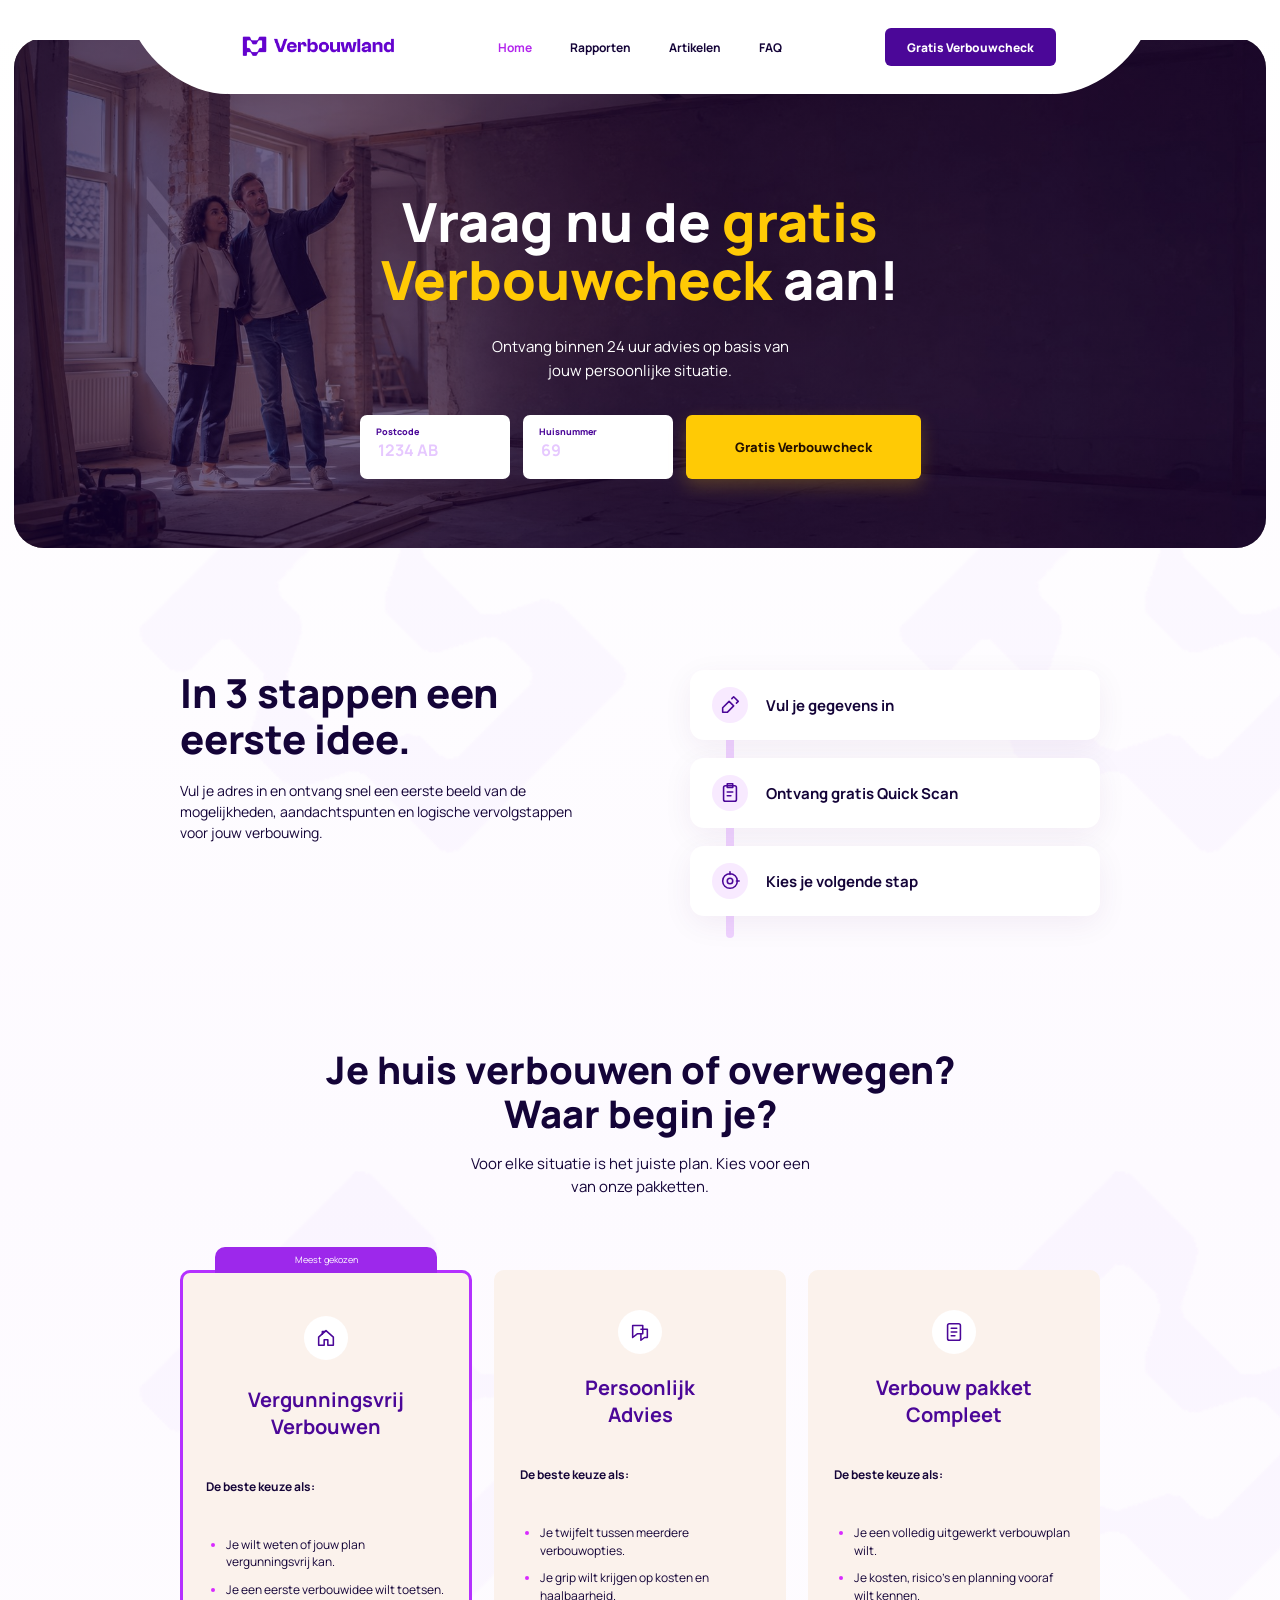
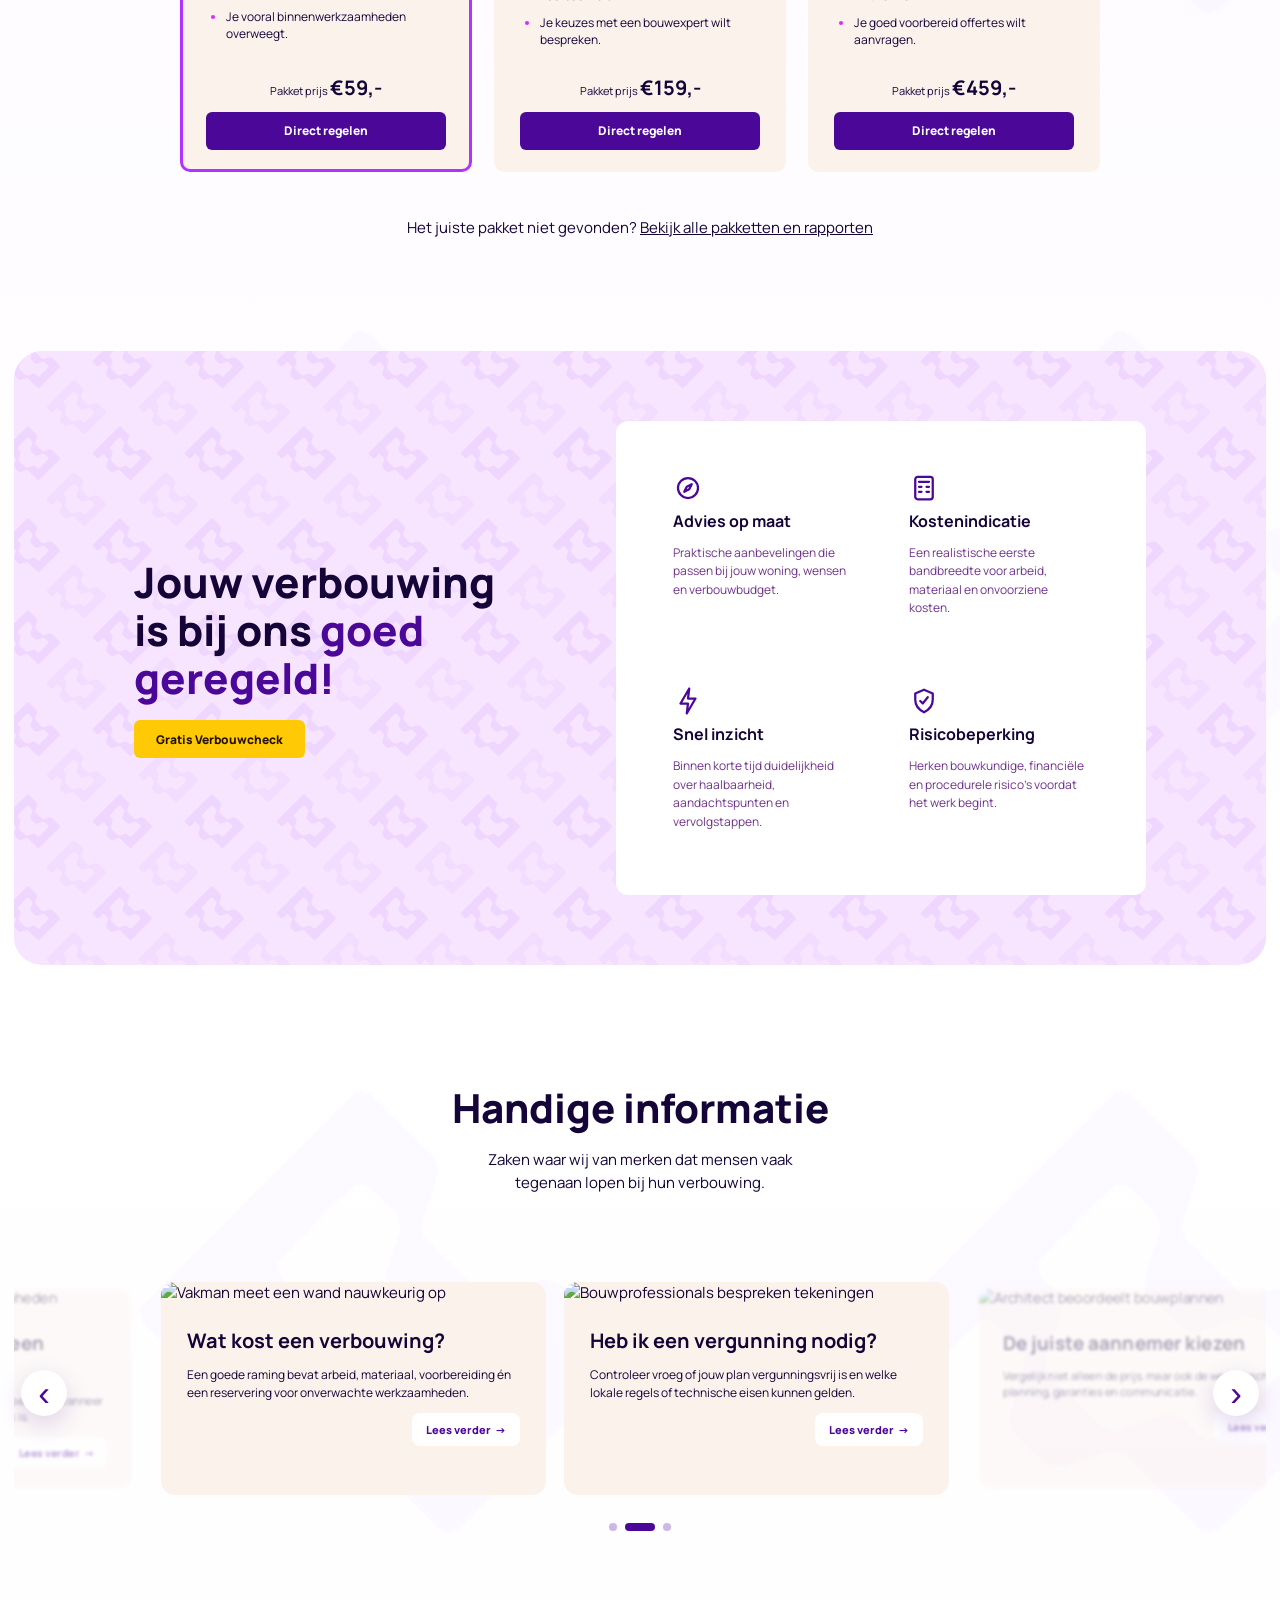
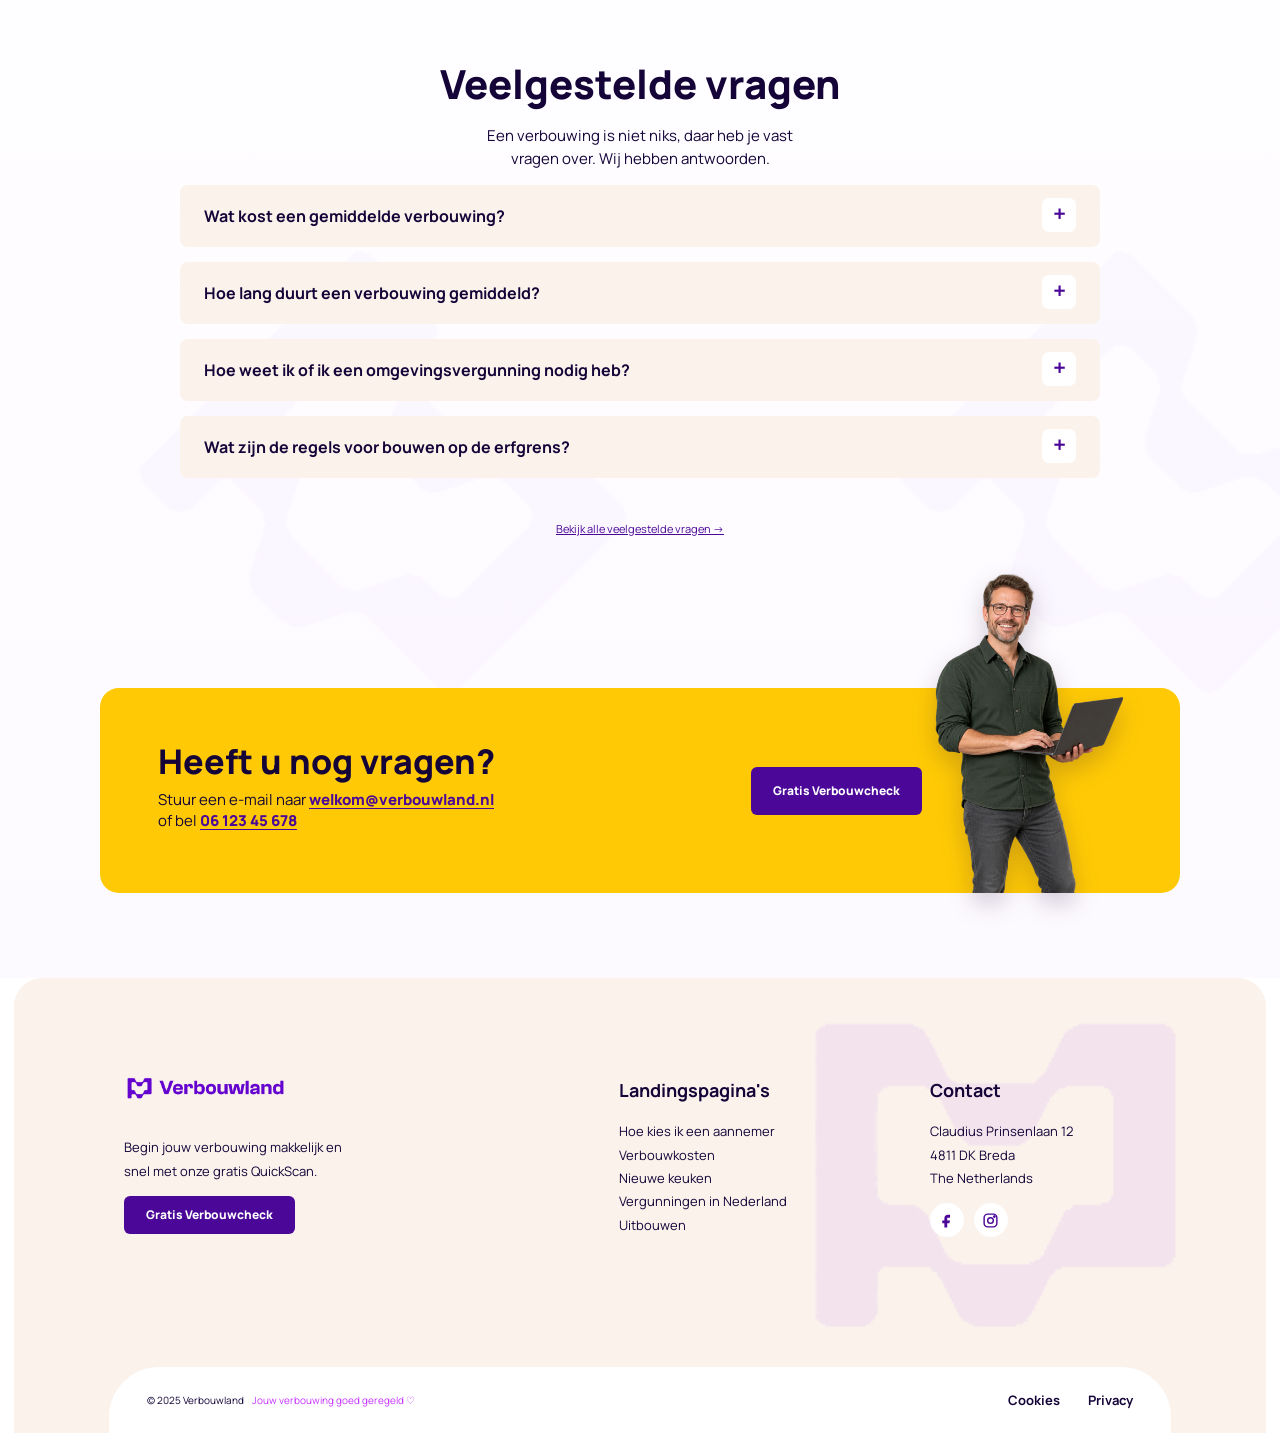
==== commit 183182bd: "Centreer carrousel en voeg pakketmails toe in index.html" ====
--- a/index.html
+++ b/index.html
@@ -8,7 +8,7 @@
   <link rel="preconnect" href="https://fonts.googleapis.com">
   <link rel="preconnect" href="https://fonts.gstatic.com" crossorigin>
   <link href="https://fonts.googleapis.com/css2?family=Manrope:wght@400;500;600;700;800&display=swap" rel="stylesheet">
-  <link rel="stylesheet" href="styles.css?v=7">
+  <link rel="stylesheet" href="styles.css?v=8">
 </head>
 <body>
   <header class="site-header">
@@ -45,9 +45,9 @@
       <h2>Je huis verbouwen of overwegen?<br>Waar begin je?</h2>
       <p class="intro">Voor elke situatie is het juiste plan. Kies voor een<br>van onze pakketten.</p>
       <div class="package-grid">
-        <article class="package featured" data-href="bestemming.html?pagina=vergunningsvrij"><span class="tag">Meest gekozen</span><div class="round-icon"><svg viewBox="0 0 24 24"><path d="M4 11 12 4l8 7v9h-6v-6h-4v6H4v-9Z"/><path d="M8 8V5h3"/></svg></div><h3>Vergunningsvrij<br>Verbouwen</h3><h4>De beste keuze als:</h4><ul><li>Je wilt weten of jouw plan vergunningsvrij kan.</li><li>Je een eerste verbouwidee wilt toetsen.</li><li>Je vooral binnenwerkzaamheden overweegt.</li></ul><p>Pakket prijs <strong>€59,-</strong></p><a class="button button-purple" href="bestemming.html?pagina=vergunningsvrij">Direct regelen</a></article>
-        <article class="package" data-href="bestemming.html?pagina=persoonlijk-advies"><div class="round-icon"><svg viewBox="0 0 24 24"><path d="M4 5h11v9H9l-5 4V5Z"/><path d="M13 9h7v9h-3l-4 3v-7"/></svg></div><h3>Persoonlijk<br>Advies</h3><h4>De beste keuze als:</h4><ul><li>Je twijfelt tussen meerdere verbouwopties.</li><li>Je grip wilt krijgen op kosten en haalbaarheid.</li><li>Je keuzes met een bouwexpert wilt bespreken.</li></ul><p>Pakket prijs <strong>€159,-</strong></p><a class="button button-purple" href="bestemming.html?pagina=persoonlijk-advies">Direct regelen</a></article>
-        <article class="package" data-href="bestemming.html?pagina=compleet"><div class="round-icon"><svg viewBox="0 0 24 24"><rect x="5" y="3" width="14" height="18" rx="2"/><path d="M9 8h6M9 12h6M9 16h4"/></svg></div><h3>Verbouw pakket<br>Compleet</h3><h4>De beste keuze als:</h4><ul><li>Je een volledig uitgewerkt verbouwplan wilt.</li><li>Je kosten, risico’s en planning vooraf wilt kennen.</li><li>Je goed voorbereid offertes wilt aanvragen.</li></ul><p>Pakket prijs <strong>€459,-</strong></p><a class="button button-purple" href="bestemming.html?pagina=compleet">Direct regelen</a></article>
+        <article class="package featured" data-href="mailto:welkom@verbouwland.nl?subject=Ik%20wil%20graag%20meer%20informatie%20over%20pakket%20Vergunningsvrij%20Verbouwen&amp;body=Hallo%20Verbouwland%2C%0D%0A%0D%0AIk%20wil%20graag%20meer%20informatie%20over%20het%20pakket%20Vergunningsvrij%20Verbouwen.%0D%0A%0D%0AMijn%20postcode%3A%0D%0AMijn%20huisnummer%20en%20toevoeging%3A%0D%0AMijn%20straat%20en%20woonplaats%3A%0D%0AMijn%20vraag%3A%0D%0A"><span class="tag">Meest gekozen</span><div class="round-icon"><svg viewBox="0 0 24 24"><path d="M4 11 12 4l8 7v9h-6v-6h-4v6H4v-9Z"/><path d="M8 8V5h3"/></svg></div><h3>Vergunningsvrij<br>Verbouwen</h3><h4>De beste keuze als:</h4><ul><li>Je wilt weten of jouw plan vergunningsvrij kan.</li><li>Je een eerste verbouwidee wilt toetsen.</li><li>Je vooral binnenwerkzaamheden overweegt.</li></ul><p>Pakket prijs <strong>€59,-</strong></p><a class="button button-purple" href="mailto:welkom@verbouwland.nl?subject=Ik%20wil%20graag%20meer%20informatie%20over%20pakket%20Vergunningsvrij%20Verbouwen&amp;body=Hallo%20Verbouwland%2C%0D%0A%0D%0AIk%20wil%20graag%20meer%20informatie%20over%20het%20pakket%20Vergunningsvrij%20Verbouwen.%0D%0A%0D%0AMijn%20postcode%3A%0D%0AMijn%20huisnummer%20en%20toevoeging%3A%0D%0AMijn%20straat%20en%20woonplaats%3A%0D%0AMijn%20vraag%3A%0D%0A">Direct regelen</a></article>
+        <article class="package" data-href="mailto:welkom@verbouwland.nl?subject=Ik%20wil%20graag%20meer%20informatie%20over%20pakket%20Persoonlijk%20Advies&amp;body=Hallo%20Verbouwland%2C%0D%0A%0D%0AIk%20wil%20graag%20meer%20informatie%20over%20het%20pakket%20Persoonlijk%20Advies.%0D%0A%0D%0AMijn%20postcode%3A%0D%0AMijn%20huisnummer%20en%20toevoeging%3A%0D%0AMijn%20straat%20en%20woonplaats%3A%0D%0AMijn%20vraag%3A%0D%0A"><div class="round-icon"><svg viewBox="0 0 24 24"><path d="M4 5h11v9H9l-5 4V5Z"/><path d="M13 9h7v9h-3l-4 3v-7"/></svg></div><h3>Persoonlijk<br>Advies</h3><h4>De beste keuze als:</h4><ul><li>Je twijfelt tussen meerdere verbouwopties.</li><li>Je grip wilt krijgen op kosten en haalbaarheid.</li><li>Je keuzes met een bouwexpert wilt bespreken.</li></ul><p>Pakket prijs <strong>€159,-</strong></p><a class="button button-purple" href="mailto:welkom@verbouwland.nl?subject=Ik%20wil%20graag%20meer%20informatie%20over%20pakket%20Persoonlijk%20Advies&amp;body=Hallo%20Verbouwland%2C%0D%0A%0D%0AIk%20wil%20graag%20meer%20informatie%20over%20het%20pakket%20Persoonlijk%20Advies.%0D%0A%0D%0AMijn%20postcode%3A%0D%0AMijn%20huisnummer%20en%20toevoeging%3A%0D%0AMijn%20straat%20en%20woonplaats%3A%0D%0AMijn%20vraag%3A%0D%0A">Direct regelen</a></article>
+        <article class="package" data-href="mailto:welkom@verbouwland.nl?subject=Ik%20wil%20graag%20meer%20informatie%20over%20pakket%20Verbouwpakket%20Compleet&amp;body=Hallo%20Verbouwland%2C%0D%0A%0D%0AIk%20wil%20graag%20meer%20informatie%20over%20het%20Verbouwpakket%20Compleet.%0D%0A%0D%0AMijn%20postcode%3A%0D%0AMijn%20huisnummer%20en%20toevoeging%3A%0D%0AMijn%20straat%20en%20woonplaats%3A%0D%0AMijn%20vraag%3A%0D%0A"><div class="round-icon"><svg viewBox="0 0 24 24"><rect x="5" y="3" width="14" height="18" rx="2"/><path d="M9 8h6M9 12h6M9 16h4"/></svg></div><h3>Verbouw pakket<br>Compleet</h3><h4>De beste keuze als:</h4><ul><li>Je een volledig uitgewerkt verbouwplan wilt.</li><li>Je kosten, risico’s en planning vooraf wilt kennen.</li><li>Je goed voorbereid offertes wilt aanvragen.</li></ul><p>Pakket prijs <strong>€459,-</strong></p><a class="button button-purple" href="mailto:welkom@verbouwland.nl?subject=Ik%20wil%20graag%20meer%20informatie%20over%20pakket%20Verbouwpakket%20Compleet&amp;body=Hallo%20Verbouwland%2C%0D%0A%0D%0AIk%20wil%20graag%20meer%20informatie%20over%20het%20Verbouwpakket%20Compleet.%0D%0A%0D%0AMijn%20postcode%3A%0D%0AMijn%20huisnummer%20en%20toevoeging%3A%0D%0AMijn%20straat%20en%20woonplaats%3A%0D%0AMijn%20vraag%3A%0D%0A">Direct regelen</a></article>
       </div>
       <p class="all-link">Het juiste pakket niet gevonden? <a href="bestemming.html?pagina=alle-pakketten">Bekijk alle pakketten en rapporten</a></p>
     </section>
@@ -84,7 +84,7 @@
   </main>
 
   <footer class="section-wide"><span class="brand-emblem footer-emblem" aria-hidden="true"></span><div><a class="brand" href="index.html"><img src="assets/verbouwland-logo.png" alt="Verbouwland"></a><p>Begin jouw verbouwing makkelijk en<br>snel met onze gratis QuickScan.</p><a class="button button-purple" href="#quickscan">Gratis Verbouwcheck</a></div><div><h3>Landingspagina's</h3><a href="bestemming.html?pagina=aannemer">Hoe kies ik een aannemer</a><a href="bestemming.html?pagina=kosten">Verbouwkosten</a><a href="bestemming.html?pagina=keuken">Nieuwe keuken</a><a href="bestemming.html?pagina=vergunningen">Vergunningen in Nederland</a><a href="bestemming.html?pagina=uitbouwen">Uitbouwen</a></div><div><h3>Contact</h3><p>Claudius Prinsenlaan 12<br>4811 DK Breda<br>The Netherlands</p><div class="socials"><a href="https://facebook.com" target="_blank" rel="noopener" aria-label="Facebook"><svg viewBox="0 0 24 24"><path d="M14 8h3V4h-3c-3 0-5 2-5 5v3H6v4h3v6h4v-6h3l1-4h-4V9c0-1 .4-1 1-1Z"/></svg></a><a href="https://instagram.com" target="_blank" rel="noopener" aria-label="Instagram"><svg viewBox="0 0 24 24"><rect x="3" y="3" width="18" height="18" rx="5"/><circle cx="12" cy="12" r="4"/><circle cx="17.5" cy="6.5" r="1"/></svg></a></div></div><div class="copyright">© 2025 Verbouwland &nbsp; <span>Jouw verbouwing goed geregeld ♡</span><div class="legal-links"><a href="bestemming.html?pagina=cookies">Cookies</a><a href="bestemming.html?pagina=privacy">Privacy</a></div><div class="footer-cutout" aria-hidden="true"></div></div></footer>
-  <script src="script.js?v=7"></script>
+  <script src="script.js?v=8"></script>
 </body>
 </html>
 
--- a/styles.css
+++ b/styles.css
@@ -33,4 +33,9 @@
 .hero{width:calc(100% - 28px);max-width:none;background-image:url('assets/hero-wide.jpg')}.section-wide{width:calc(100% - 28px);max-width:none}
 
 @media(max-width:800px){.hero,.section-wide{width:100%}footer.section-wide{width:calc(100% - 28px)}}
+
+/* Content, carousel and footer refinement */
+.package li{font-size:12px;line-height:1.45;margin:10px 0}.benefits b{display:block;width:30px;height:30px;color:var(--purple)}.benefits b svg{width:100%;height:100%;fill:none;stroke:currentColor;stroke-width:1.8;stroke-linecap:round;stroke-linejoin:round}.benefits p{font-size:12px;line-height:1.55}.article-grid{padding-left:calc((100% - 788px)/2);padding-right:calc((100% - 788px)/2);scroll-padding-left:calc((100% - 788px)/2)}.footer-emblem{width:590px;height:500px;right:-85px;top:-35px;background-size:contain;background-repeat:no-repeat;opacity:.075}.contact-strip a:not(.button){color:var(--purple);font-weight:800;text-decoration:underline;text-underline-offset:3px}.contact-strip a:not(.button):hover{color:#7e1bd0}
+
+@media(max-width:800px){.package li{font-size:13px}.article-grid{padding:15px 12vw 25px;scroll-padding-left:12vw}.footer-emblem{width:360px;height:310px;right:-105px;top:10px}}
 
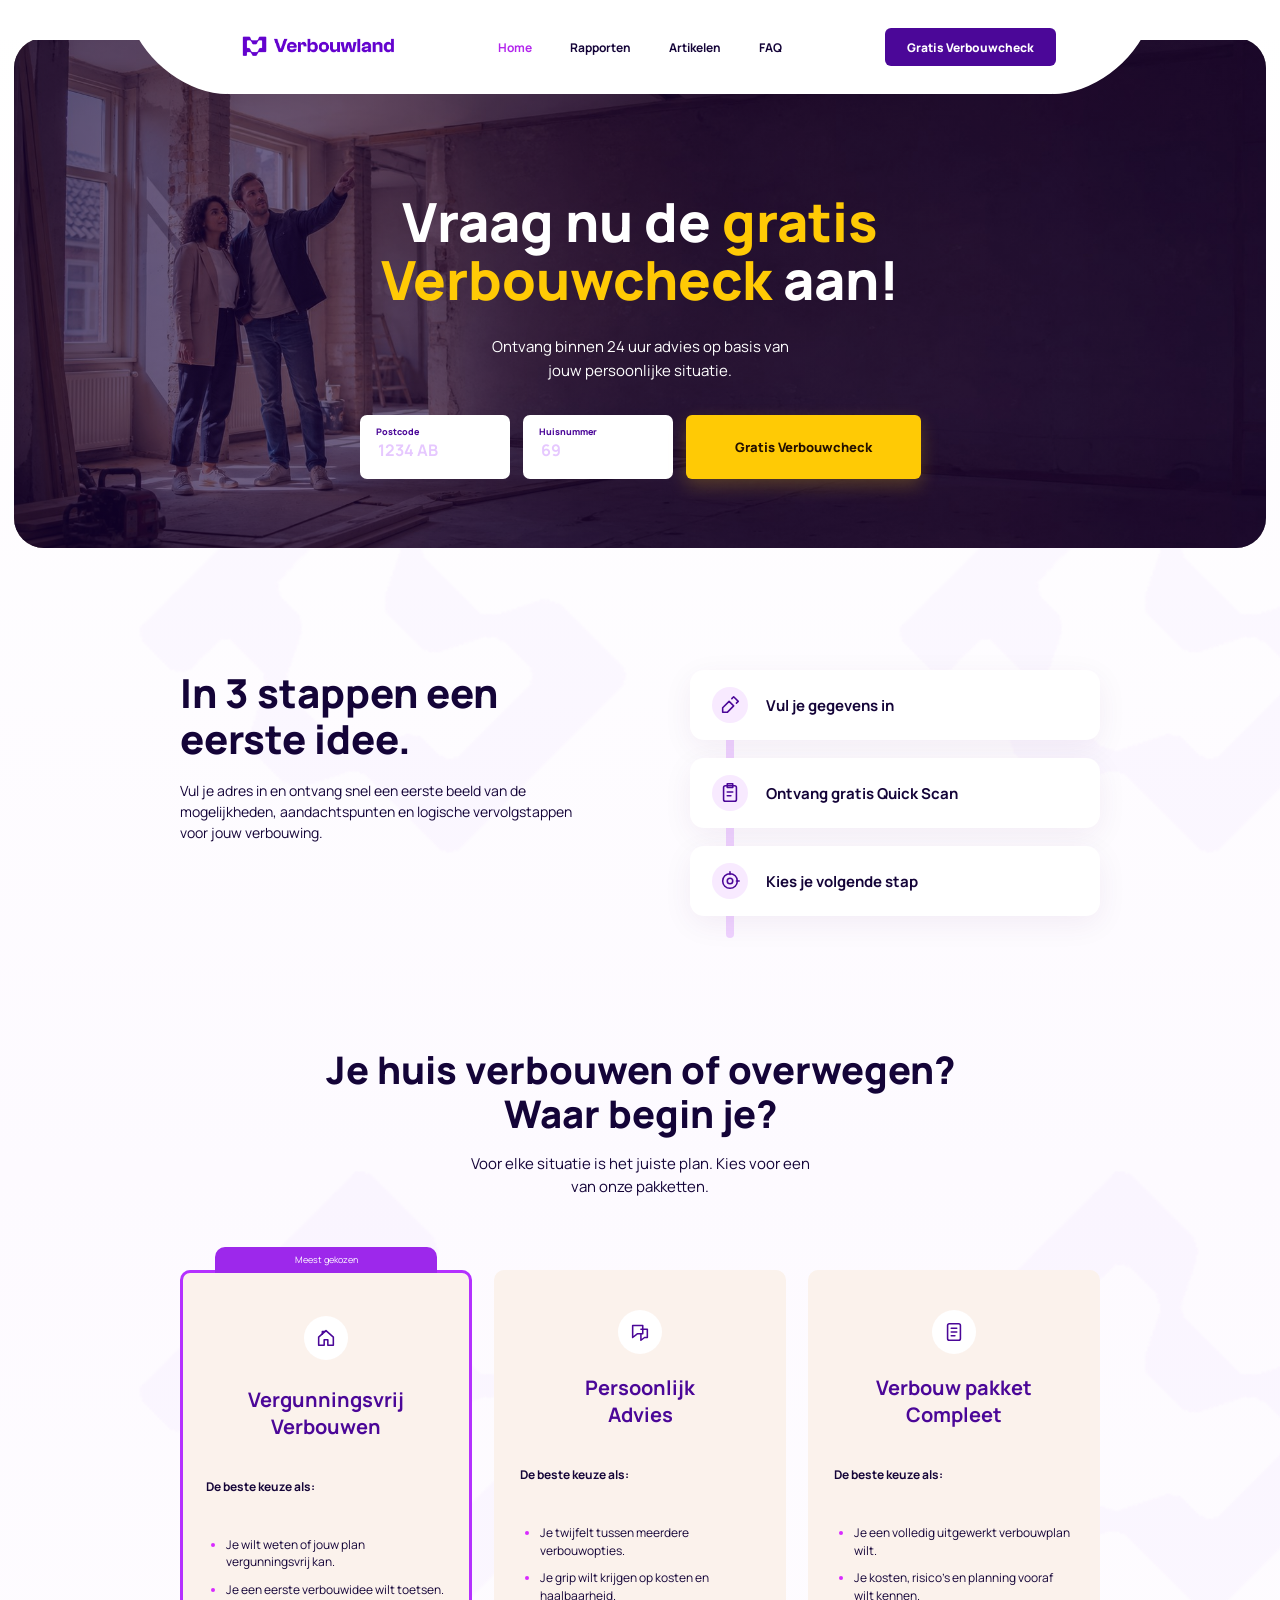
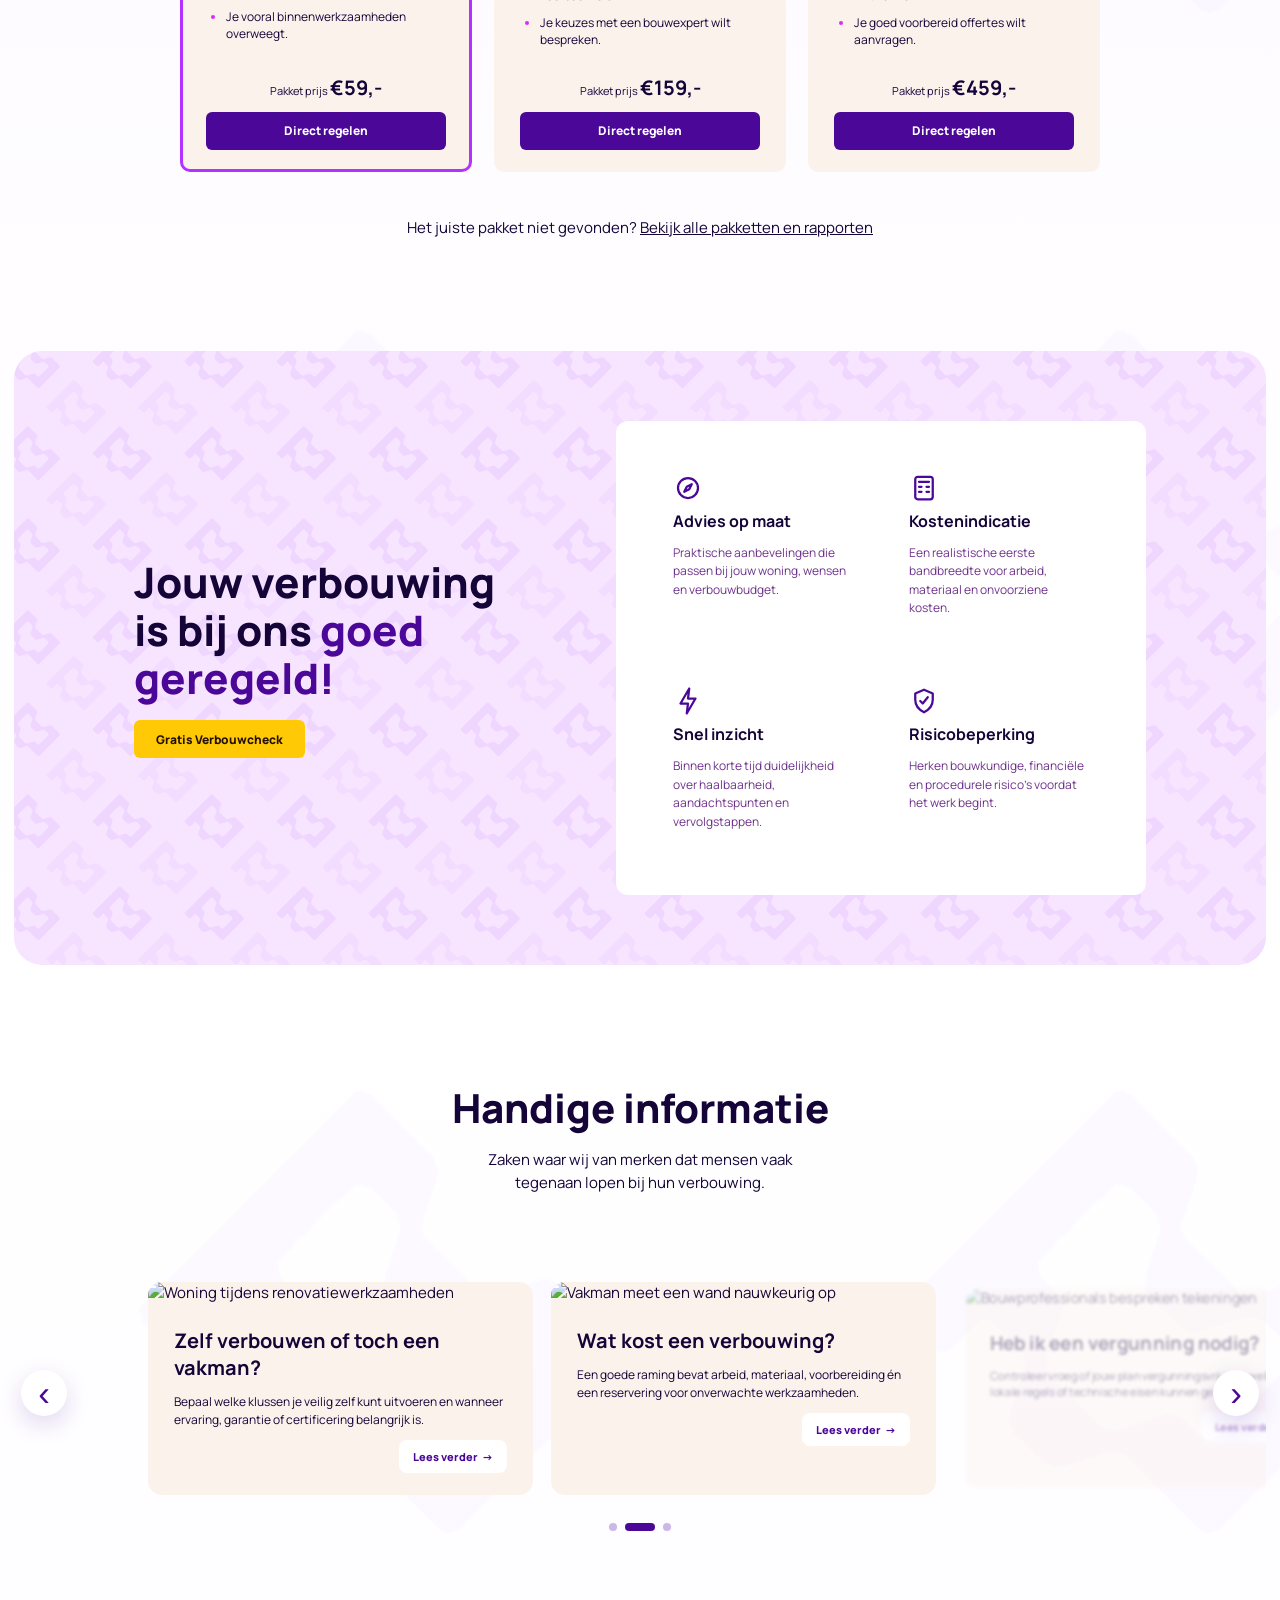
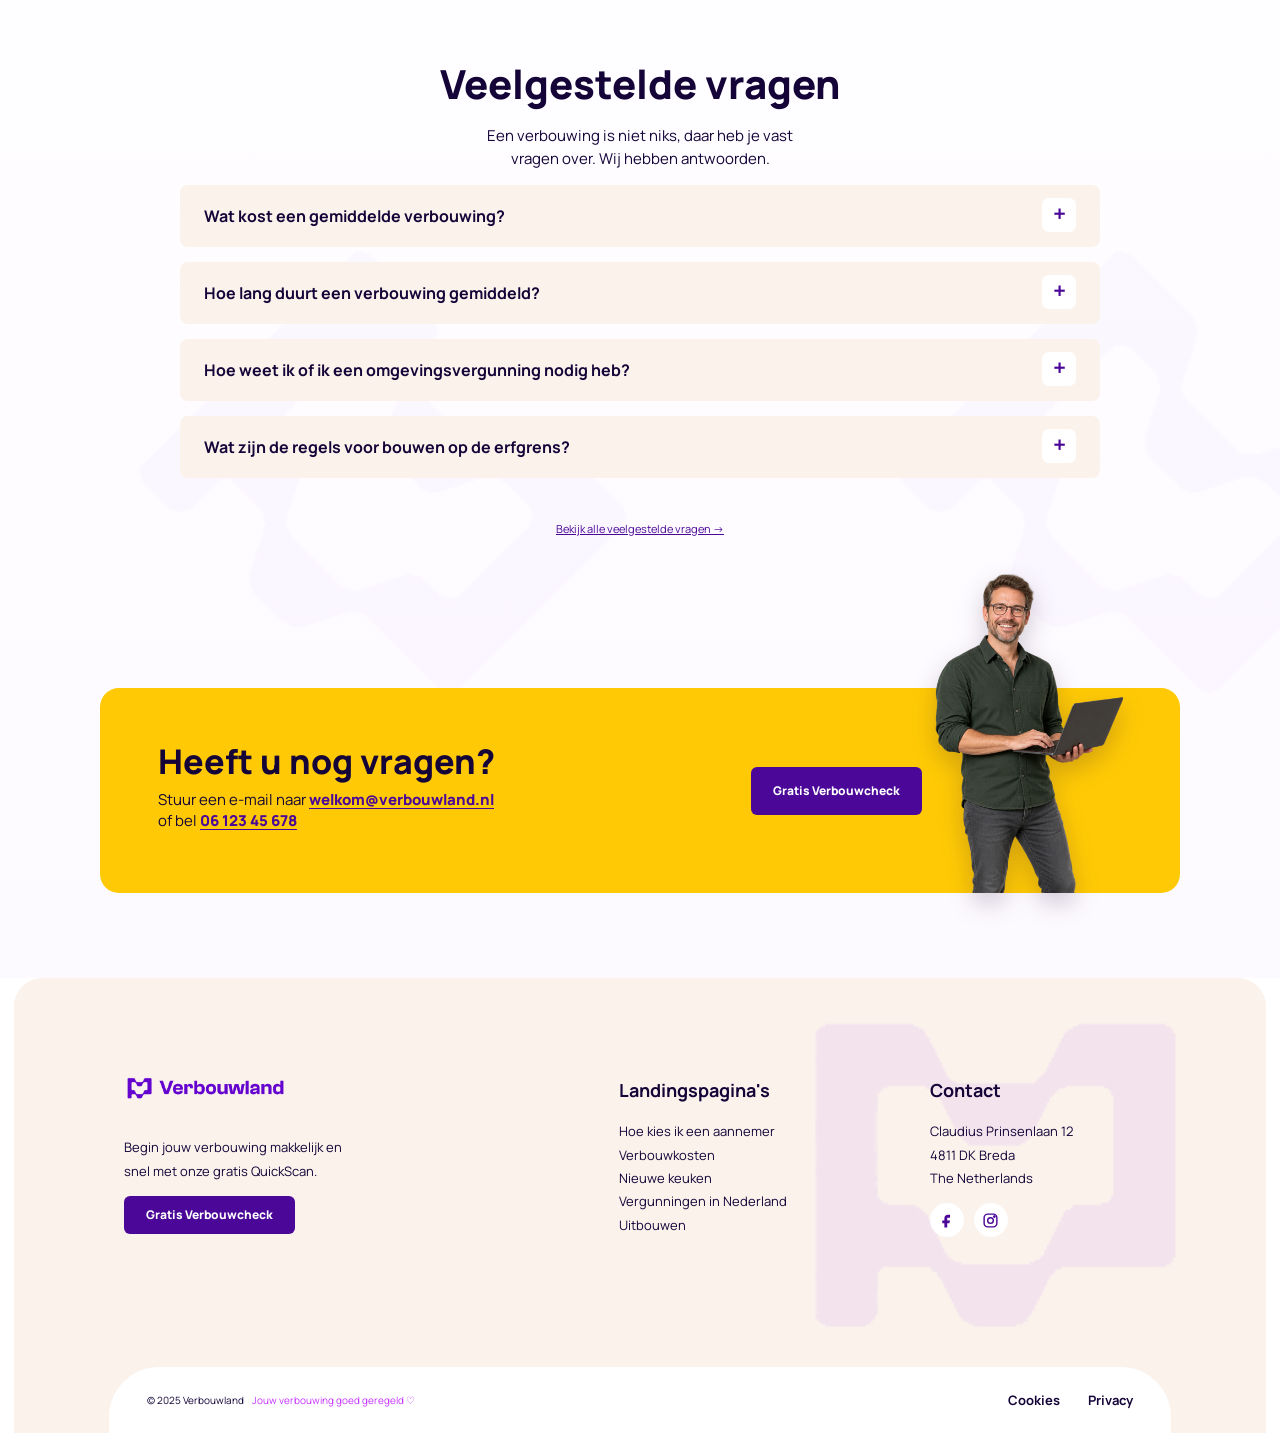
==== commit a918ac26: "Verbeter mobiele weergave en koppel Jotform" ====
--- a/index.html
+++ b/index.html
@@ -8,7 +8,7 @@
   <link rel="preconnect" href="https://fonts.googleapis.com">
   <link rel="preconnect" href="https://fonts.gstatic.com" crossorigin>
   <link href="https://fonts.googleapis.com/css2?family=Manrope:wght@400;500;600;700;800&display=swap" rel="stylesheet">
-  <link rel="stylesheet" href="styles.css?v=8">
+  <link rel="stylesheet" href="styles.css?v=10">
 </head>
 <body>
   <header class="site-header">
@@ -25,12 +25,15 @@
       <div class="hero-content">
         <h1>Vraag nu de <span>gratis<br>Verbouwcheck</span> aan!</h1>
         <p>Ontvang binnen 24 uur advies op basis van<br>jouw persoonlijke situatie.</p>
-        <form class="address-form" id="quickscan" action="bestemming.html" method="get">
-          <input type="hidden" name="pagina" value="quickscan">
-          <label>Postcode<input name="postcode" autocomplete="postal-code" inputmode="text" placeholder="1234 AB" maxlength="7" required pattern="[1-9][0-9]{3}\s?[A-Za-z]{2}" title="Vul vier cijfers en twee letters in, bijvoorbeeld 1234 AB"></label>
-          <label>Huisnummer<input name="huisnummer" inputmode="numeric" placeholder="69" required></label>
+        <form class="address-form" id="quickscan" action="https://submit.jotform.com/submit/262394289100053" method="post" target="jotform-submit-frame">
+          <input type="hidden" name="formID" value="262394289100053">
+          <input type="hidden" name="simple_spc" value="262394289100053-262394289100053">
+          <label>Postcode<input name="q2_q2_textbox0" autocomplete="postal-code" inputmode="text" placeholder="1234 AB" maxlength="7" required pattern="[1-9][0-9]{3}\s?[A-Za-z]{2}" title="Vul vier cijfers en twee letters in, bijvoorbeeld 1234 AB"></label>
+          <label>Huisnummer<input name="q3_q3_textbox1" inputmode="numeric" placeholder="69" required></label>
           <button class="button button-yellow" type="submit">Gratis Verbouwcheck</button>
         </form>
+        <p class="form-success" id="quickscanSuccess" role="status" aria-live="polite" hidden>Bedankt! Uw aanvraag is verstuurd. We nemen zo snel mogelijk contact met u op.</p>
+        <iframe class="form-submit-frame" name="jotform-submit-frame" title="Formulierverzending" hidden></iframe>
       </div>
     </section>
 
@@ -84,7 +87,6 @@
   </main>
 
   <footer class="section-wide"><span class="brand-emblem footer-emblem" aria-hidden="true"></span><div><a class="brand" href="index.html"><img src="assets/verbouwland-logo.png" alt="Verbouwland"></a><p>Begin jouw verbouwing makkelijk en<br>snel met onze gratis QuickScan.</p><a class="button button-purple" href="#quickscan">Gratis Verbouwcheck</a></div><div><h3>Landingspagina's</h3><a href="bestemming.html?pagina=aannemer">Hoe kies ik een aannemer</a><a href="bestemming.html?pagina=kosten">Verbouwkosten</a><a href="bestemming.html?pagina=keuken">Nieuwe keuken</a><a href="bestemming.html?pagina=vergunningen">Vergunningen in Nederland</a><a href="bestemming.html?pagina=uitbouwen">Uitbouwen</a></div><div><h3>Contact</h3><p>Claudius Prinsenlaan 12<br>4811 DK Breda<br>The Netherlands</p><div class="socials"><a href="https://facebook.com" target="_blank" rel="noopener" aria-label="Facebook"><svg viewBox="0 0 24 24"><path d="M14 8h3V4h-3c-3 0-5 2-5 5v3H6v4h3v6h4v-6h3l1-4h-4V9c0-1 .4-1 1-1Z"/></svg></a><a href="https://instagram.com" target="_blank" rel="noopener" aria-label="Instagram"><svg viewBox="0 0 24 24"><rect x="3" y="3" width="18" height="18" rx="5"/><circle cx="12" cy="12" r="4"/><circle cx="17.5" cy="6.5" r="1"/></svg></a></div></div><div class="copyright">© 2025 Verbouwland &nbsp; <span>Jouw verbouwing goed geregeld ♡</span><div class="legal-links"><a href="bestemming.html?pagina=cookies">Cookies</a><a href="bestemming.html?pagina=privacy">Privacy</a></div><div class="footer-cutout" aria-hidden="true"></div></div></footer>
-  <script src="script.js?v=8"></script>
+  <script src="script.js?v=10"></script>
 </body>
 </html>
-
--- a/styles.css
+++ b/styles.css
@@ -35,7 +35,52 @@
 @media(max-width:800px){.hero,.section-wide{width:100%}footer.section-wide{width:calc(100% - 28px)}}
 
 /* Content, carousel and footer refinement */
-.package li{font-size:12px;line-height:1.45;margin:10px 0}.benefits b{display:block;width:30px;height:30px;color:var(--purple)}.benefits b svg{width:100%;height:100%;fill:none;stroke:currentColor;stroke-width:1.8;stroke-linecap:round;stroke-linejoin:round}.benefits p{font-size:12px;line-height:1.55}.article-grid{padding-left:calc((100% - 788px)/2);padding-right:calc((100% - 788px)/2);scroll-padding-left:calc((100% - 788px)/2)}.footer-emblem{width:590px;height:500px;right:-85px;top:-35px;background-size:contain;background-repeat:no-repeat;opacity:.075}.contact-strip a:not(.button){color:var(--purple);font-weight:800;text-decoration:underline;text-underline-offset:3px}.contact-strip a:not(.button):hover{color:#7e1bd0}
+.package li{font-size:12px;line-height:1.45;margin:10px 0}.benefits b{display:block;width:30px;height:30px;color:var(--purple)}.benefits b svg{width:100%;height:100%;fill:none;stroke:currentColor;stroke-width:1.8;stroke-linecap:round;stroke-linejoin:round}.benefits p{font-size:12px;line-height:1.55}.article-grid{padding-left:calc((100% - 788px)/2);padding-right:calc((100% - 788px)/2);scroll-padding-left:calc((100% - 788px)/2);scroll-snap-type:none}.article-grid article{scroll-snap-align:none}.footer-emblem{width:590px;height:500px;right:-85px;top:-35px;background-size:contain;background-repeat:no-repeat;opacity:.075}.contact-strip a:not(.button){color:var(--purple);font-weight:800;text-decoration:underline;text-underline-offset:3px}.contact-strip a:not(.button):hover{color:#7e1bd0}
 
 @media(max-width:800px){.package li{font-size:13px}.article-grid{padding:15px 12vw 25px;scroll-padding-left:12vw}.footer-emblem{width:360px;height:310px;right:-105px;top:10px}}
-
+
+/* Mobile readability and overlap fixes */
+@media(max-width:800px){
+  .site-header .brand img{width:142px;height:auto}
+  .header-cta{font-size:10px;line-height:1.15;min-height:42px;max-width:112px;text-align:center;padding:8px 10px}
+  .hero{height:auto;min-height:640px;background-position:46% center}
+  .hero-content{padding:118px 20px 42px}
+  .hero h1{font-size:clamp(36px,11.5vw,44px);line-height:1.08;overflow-wrap:anywhere}
+  .hero p br,.packages .intro br,.articles .intro br,.faq .intro br{display:none}
+  .address-form{grid-template-columns:1fr;gap:10px}
+  .address-form .button{grid-column:auto;width:100%}
+  .steps{min-height:auto;padding-bottom:90px}
+  .packages{padding-bottom:72px}
+  .promise{margin-inline:14px;padding:46px 20px 28px}
+  .promise h2{font-size:34px;line-height:1.1}
+  .benefits{grid-template-columns:1fr;gap:10px;margin-top:32px;padding:18px}
+  .benefits article{display:grid;grid-template-columns:36px 1fr;column-gap:10px;padding:12px 8px}
+  .benefits article b{grid-row:1/3}
+  .benefits article h3{margin:0 0 5px;font-size:15px}
+  .benefits article p{margin:0;font-size:12px}
+  .articles{padding-inline:0}
+  .articles>h2,.articles>.intro{padding-inline:20px}
+  .article-grid{padding-left:20px;padding-right:20px;scroll-padding-left:20px;gap:14px}
+  .article-grid article{flex-basis:calc(100vw - 52px);opacity:1;filter:none;transform:none}
+  .article-grid img{height:220px}
+  .article-grid article div{min-height:190px}
+  .contact-strip{min-height:360px;padding:28px 22px 205px;display:block;overflow:hidden}
+  .contact-strip h2{font-size:30px;max-width:230px}
+  .contact-strip p{position:relative;z-index:2;max-width:250px}
+  .contact-strip .button{position:absolute;left:22px;bottom:24px;margin:0;z-index:3}
+  .advisor{width:190px;height:255px;right:-8px;bottom:0;z-index:1}
+  footer.section-wide{width:calc(100% - 28px)}
+  footer>div:first-of-type .brand{margin-left:0}
+  .copyright{padding-bottom:44px;text-align:left}
+  .legal-links{left:18px;right:auto;bottom:14px}
+}
+
+@media(max-width:360px){
+  .site-header{padding-inline:12px}
+  .site-header .brand img{width:126px}
+  .hero h1{font-size:35px}
+  .contact-strip h2{font-size:28px}
+}
+
+.form-success{max-width:660px;margin:24px auto 0;padding:16px 20px;border-radius:10px;background:#fff;color:var(--purple);font-weight:800;text-align:center;box-shadow:0 8px 28px rgba(75,7,152,.16)}
+.address-form button:disabled{cursor:wait;opacity:.85}
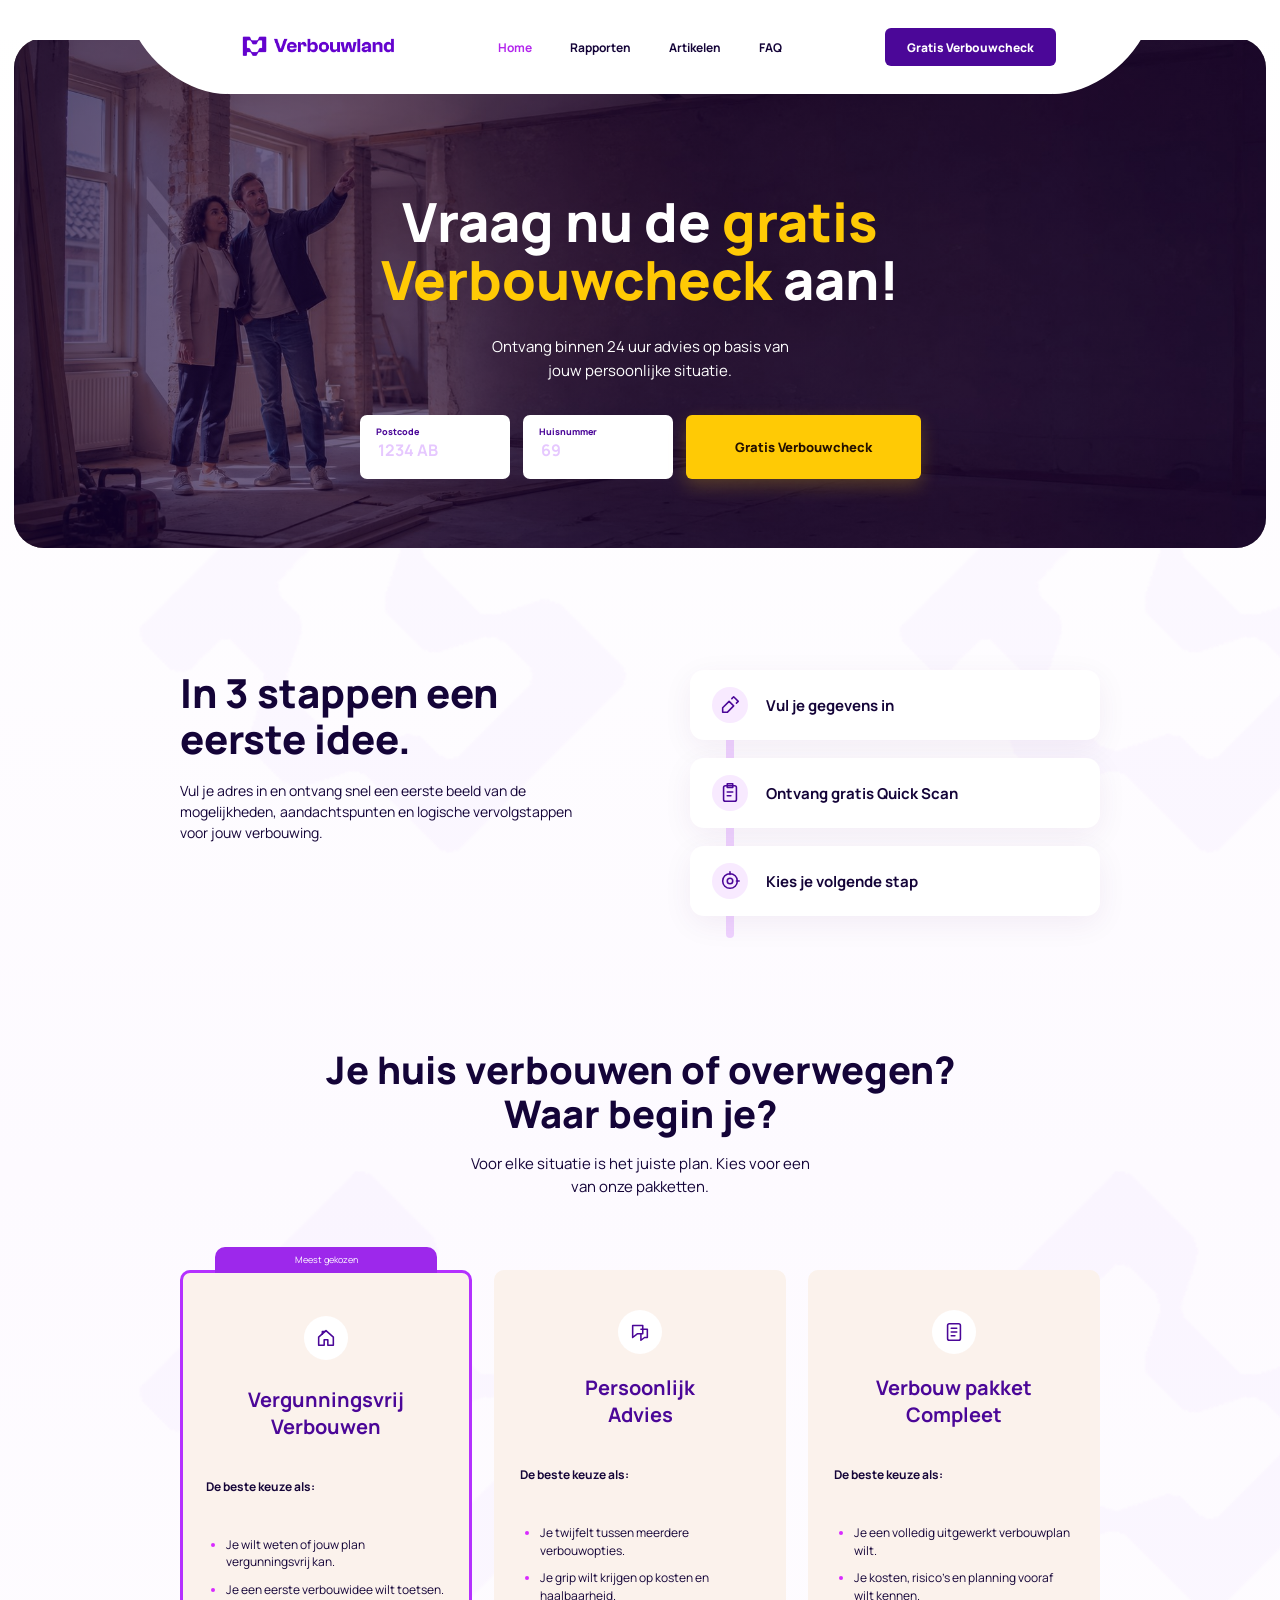
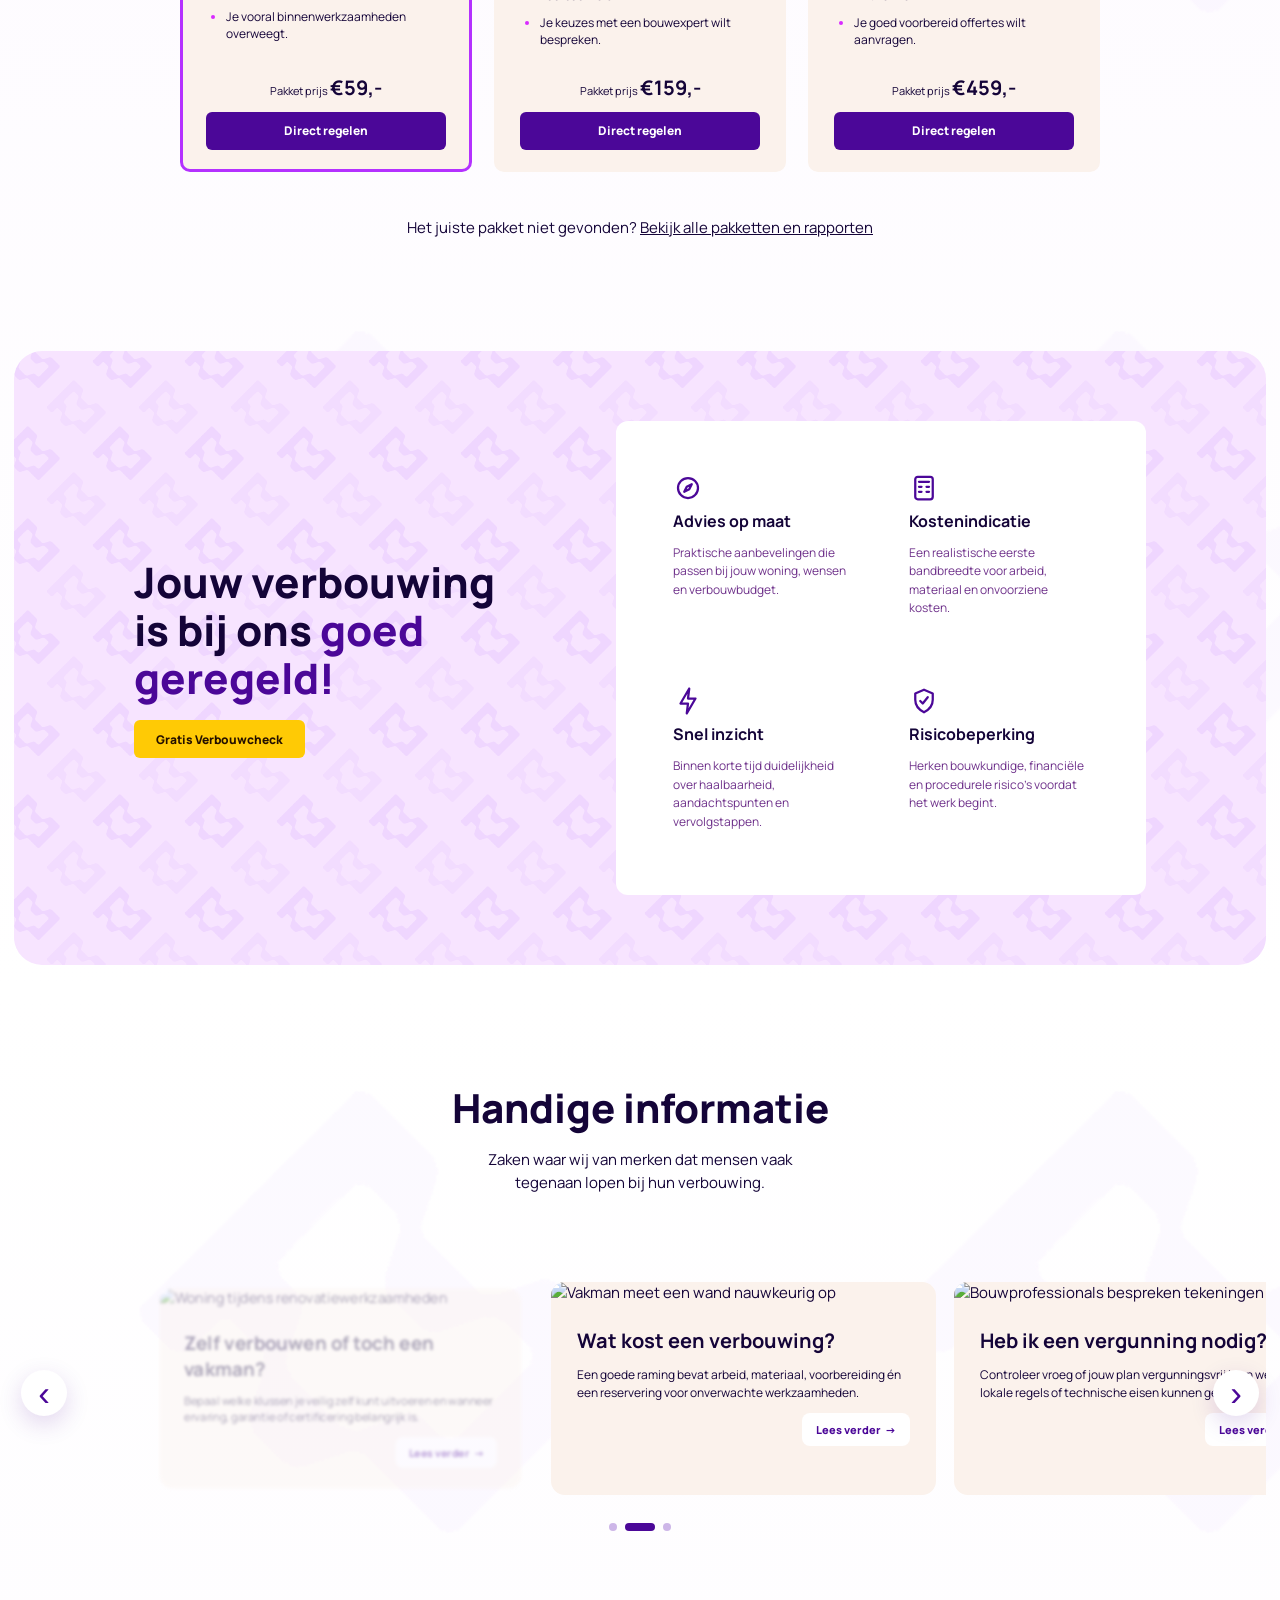
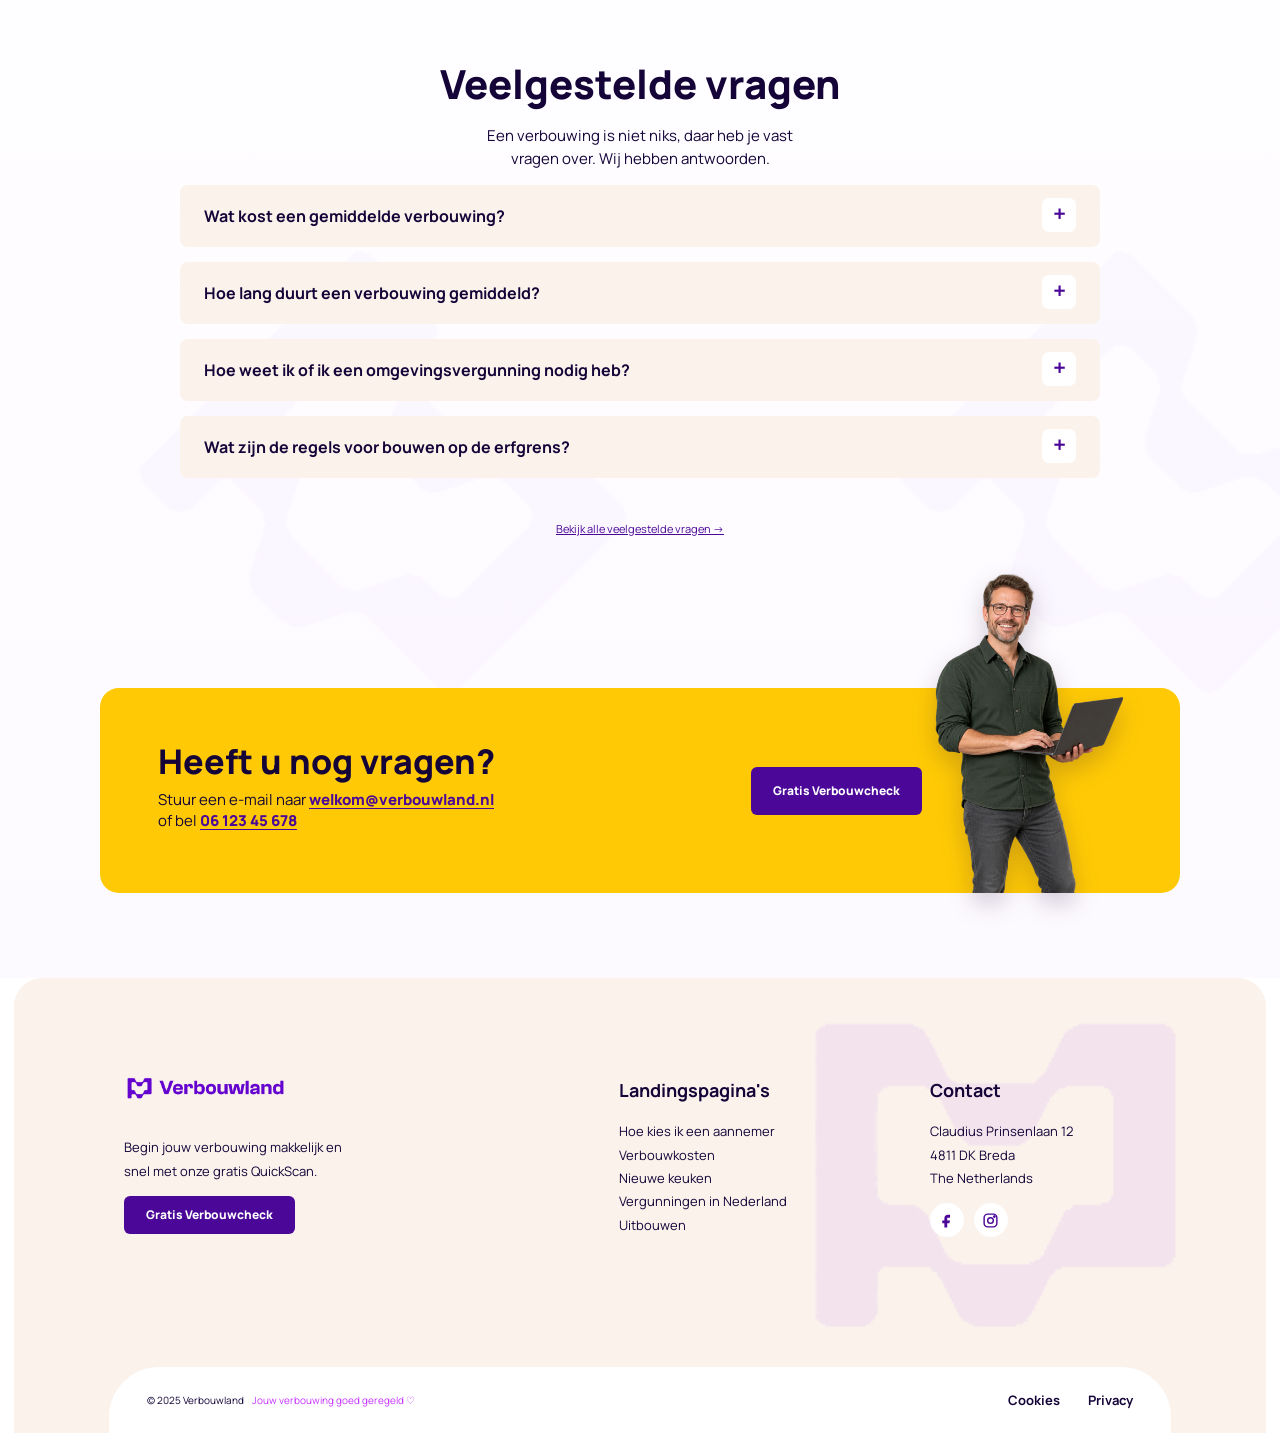
==== commit e963b7c0: "Toon e-mailadres na eerste klik" ====
--- a/index.html
+++ b/index.html
@@ -8,7 +8,7 @@
   <link rel="preconnect" href="https://fonts.googleapis.com">
   <link rel="preconnect" href="https://fonts.gstatic.com" crossorigin>
   <link href="https://fonts.googleapis.com/css2?family=Manrope:wght@400;500;600;700;800&display=swap" rel="stylesheet">
-  <link rel="stylesheet" href="styles.css?v=10">
+  <link rel="stylesheet" href="styles.css?v=12">
 </head>
 <body>
   <header class="site-header">
@@ -30,9 +30,9 @@
           <input type="hidden" name="simple_spc" value="262394289100053-262394289100053">
           <label>Postcode<input name="q2_q2_textbox0" autocomplete="postal-code" inputmode="text" placeholder="1234 AB" maxlength="7" required pattern="[1-9][0-9]{3}\s?[A-Za-z]{2}" title="Vul vier cijfers en twee letters in, bijvoorbeeld 1234 AB"></label>
           <label>Huisnummer<input name="q3_q3_textbox1" inputmode="numeric" placeholder="69" required></label>
-          <button class="button button-yellow" type="submit">Gratis Verbouwcheck</button>
+          <label class="email-step" hidden>E-mailadres<input name="q5_emailadres" type="email" autocomplete="email" placeholder="naam@voorbeeld.nl" disabled required></label><button class="button button-yellow" type="submit" aria-expanded="false">Gratis Verbouwcheck</button>
         </form>
-        <p class="form-success" id="quickscanSuccess" role="status" aria-live="polite" hidden>Bedankt! Uw aanvraag is verstuurd. We nemen zo snel mogelijk contact met u op.</p>
+        <div class="form-success" id="quickscanSuccess" role="status" aria-live="polite" hidden><span aria-hidden="true">✓</span><div><strong>Bedankt voor uw aanvraag!</strong><small>Uw gegevens zijn verstuurd. We nemen zo snel mogelijk contact met u op.</small></div></div>
         <iframe class="form-submit-frame" name="jotform-submit-frame" title="Formulierverzending" hidden></iframe>
       </div>
     </section>
@@ -87,6 +87,6 @@
   </main>
 
   <footer class="section-wide"><span class="brand-emblem footer-emblem" aria-hidden="true"></span><div><a class="brand" href="index.html"><img src="assets/verbouwland-logo.png" alt="Verbouwland"></a><p>Begin jouw verbouwing makkelijk en<br>snel met onze gratis QuickScan.</p><a class="button button-purple" href="#quickscan">Gratis Verbouwcheck</a></div><div><h3>Landingspagina's</h3><a href="bestemming.html?pagina=aannemer">Hoe kies ik een aannemer</a><a href="bestemming.html?pagina=kosten">Verbouwkosten</a><a href="bestemming.html?pagina=keuken">Nieuwe keuken</a><a href="bestemming.html?pagina=vergunningen">Vergunningen in Nederland</a><a href="bestemming.html?pagina=uitbouwen">Uitbouwen</a></div><div><h3>Contact</h3><p>Claudius Prinsenlaan 12<br>4811 DK Breda<br>The Netherlands</p><div class="socials"><a href="https://facebook.com" target="_blank" rel="noopener" aria-label="Facebook"><svg viewBox="0 0 24 24"><path d="M14 8h3V4h-3c-3 0-5 2-5 5v3H6v4h3v6h4v-6h3l1-4h-4V9c0-1 .4-1 1-1Z"/></svg></a><a href="https://instagram.com" target="_blank" rel="noopener" aria-label="Instagram"><svg viewBox="0 0 24 24"><rect x="3" y="3" width="18" height="18" rx="5"/><circle cx="12" cy="12" r="4"/><circle cx="17.5" cy="6.5" r="1"/></svg></a></div></div><div class="copyright">© 2025 Verbouwland &nbsp; <span>Jouw verbouwing goed geregeld ♡</span><div class="legal-links"><a href="bestemming.html?pagina=cookies">Cookies</a><a href="bestemming.html?pagina=privacy">Privacy</a></div><div class="footer-cutout" aria-hidden="true"></div></div></footer>
-  <script src="script.js?v=10"></script>
+  <script src="script.js?v=12"></script>
 </body>
 </html>
--- a/styles.css
+++ b/styles.css
@@ -82,5 +82,19 @@
   .contact-strip h2{font-size:28px}
 }
 
-.form-success{max-width:660px;margin:24px auto 0;padding:16px 20px;border-radius:10px;background:#fff;color:var(--purple);font-weight:800;text-align:center;box-shadow:0 8px 28px rgba(75,7,152,.16)}
-.address-form button:disabled{cursor:wait;opacity:.85}
+.form-success{max-width:660px;margin:24px auto 0;padding:18px 22px;border:2px solid #ffca05;border-radius:14px;background:linear-gradient(135deg,#fff 0%,#fff8d9 100%);color:var(--ink);text-align:left;box-shadow:0 16px 42px rgba(29,7,44,.28);display:flex;align-items:center;justify-content:center;gap:14px;animation:success-pop .35s ease-out both}
+.form-success[hidden]{display:none}
+.form-success>span{flex:0 0 38px;width:38px;height:38px;border-radius:50%;display:grid;place-items:center;background:var(--yellow);color:var(--purple);font-size:23px;font-weight:900}
+.form-success strong,.form-success small{display:block}.form-success strong{font-size:17px;color:var(--purple);margin-bottom:3px}.form-success small{font-size:12px;line-height:1.45}
+@keyframes success-pop{from{opacity:0;transform:translateY(12px) scale(.96)}to{opacity:1;transform:none}}
+.address-form button:disabled{cursor:wait;opacity:.85}.email-step{animation:email-reveal .28s ease-out both}.email-step[hidden]{display:none}@keyframes email-reveal{from{opacity:0;transform:translateY(8px);width:0;padding-left:0;padding-right:0}to{opacity:1;transform:none}}.address-form.email-visible{width:min(880px,100%)}@media(max-width:800px){.address-form.email-visible{width:auto}}
+
+@media(max-width:800px){
+  .promise.section-wide{width:calc(100% - 28px);margin-left:auto;margin-right:auto}
+  footer{padding-bottom:175px}
+  .copyright{left:0;right:0;bottom:0;min-height:112px;height:auto;border-radius:38px 38px 0 0;padding:22px 14px 14px;text-align:center;display:block;background:#fff}
+  .copyright span{display:block;margin:4px 0 12px}
+  .copyright .legal-links{position:static;display:flex;justify-content:center;gap:28px;margin:0}
+  .form-success{margin-top:18px;padding:16px;gap:11px}
+  .form-success strong{font-size:15px}.form-success small{font-size:11px}
+}
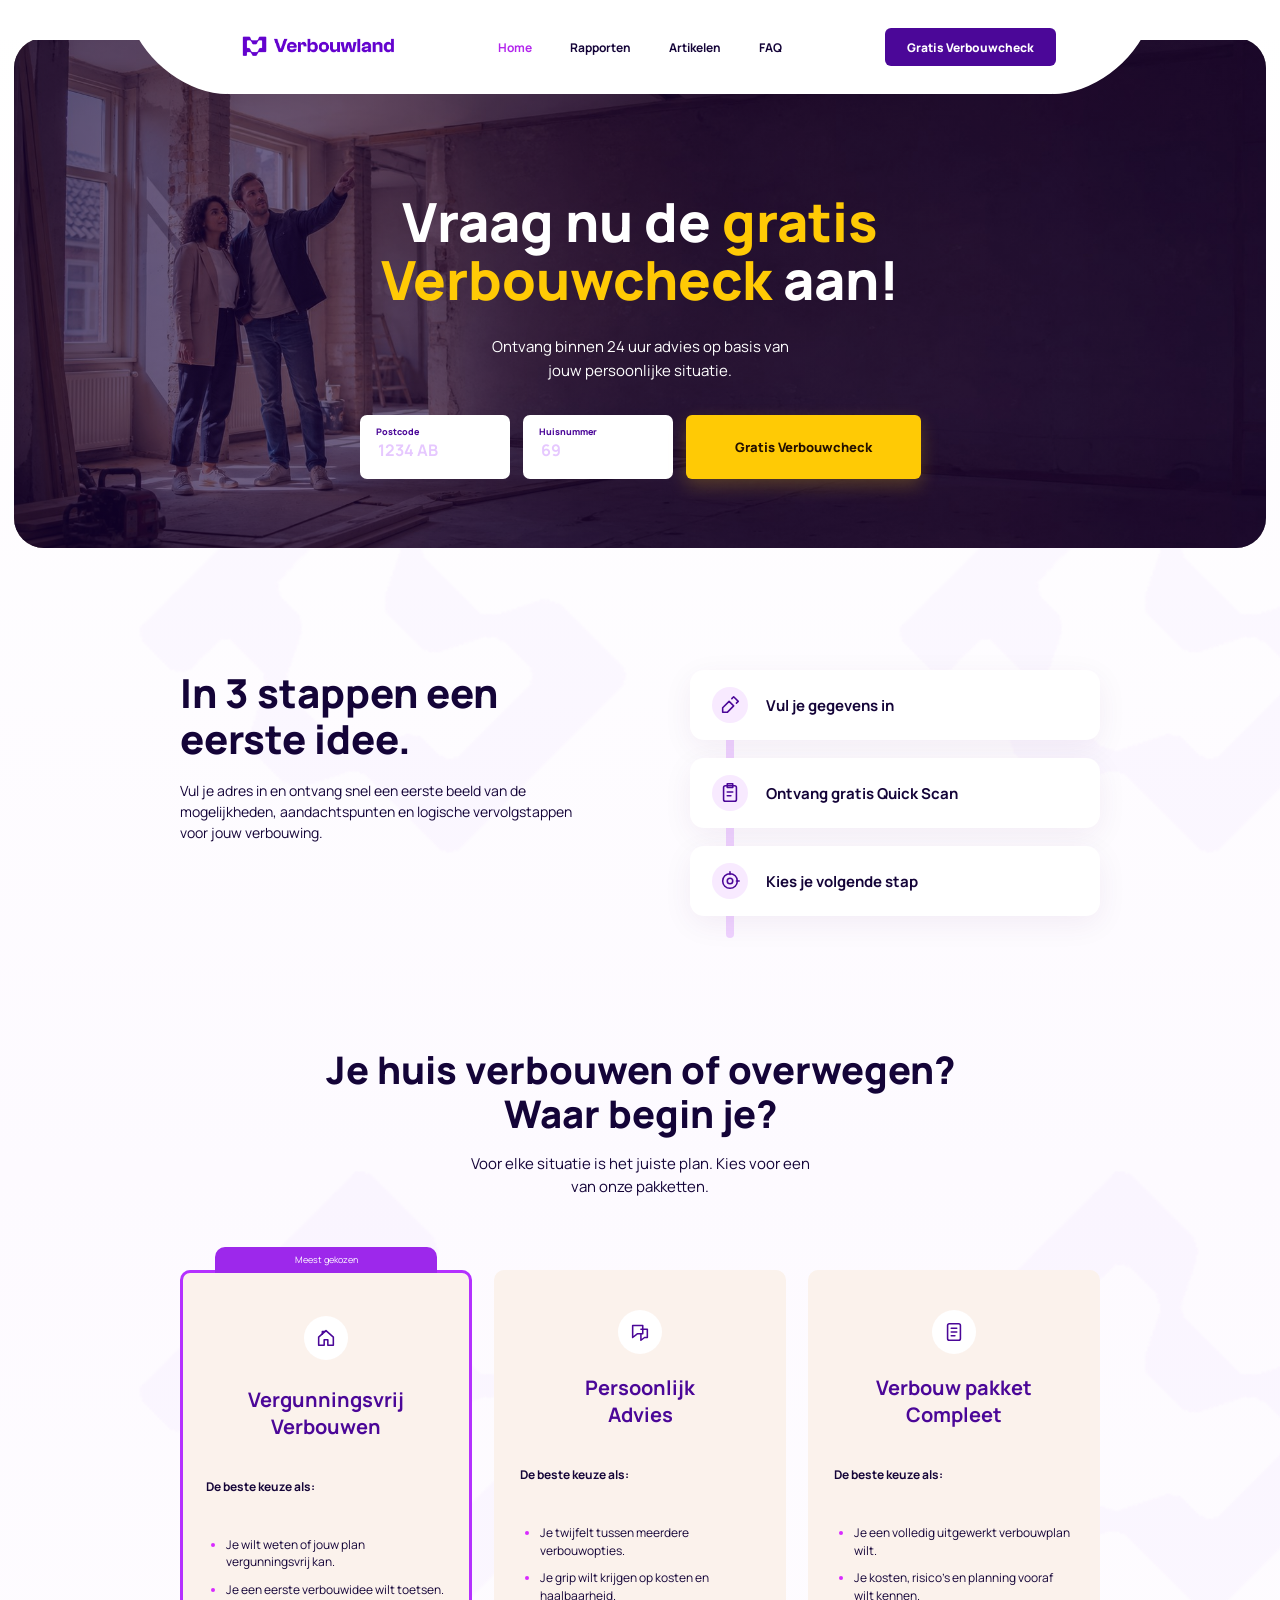
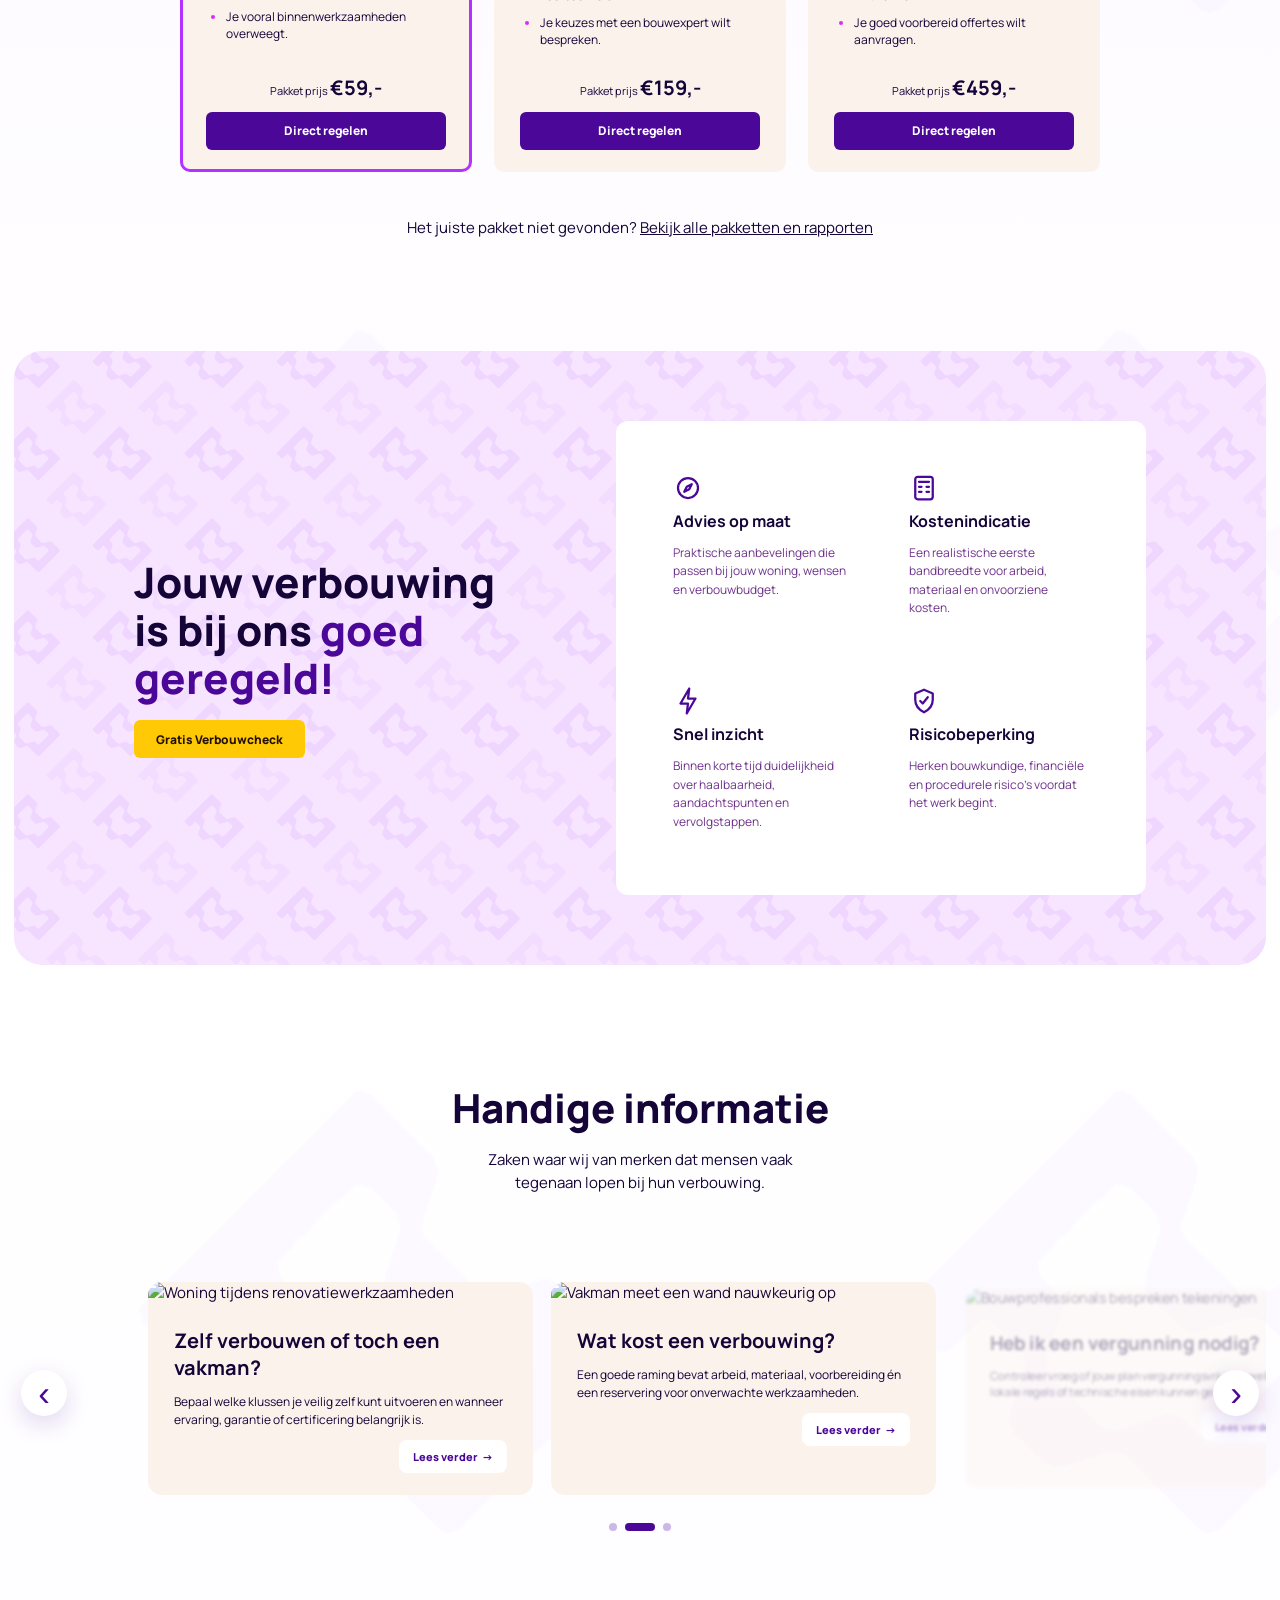
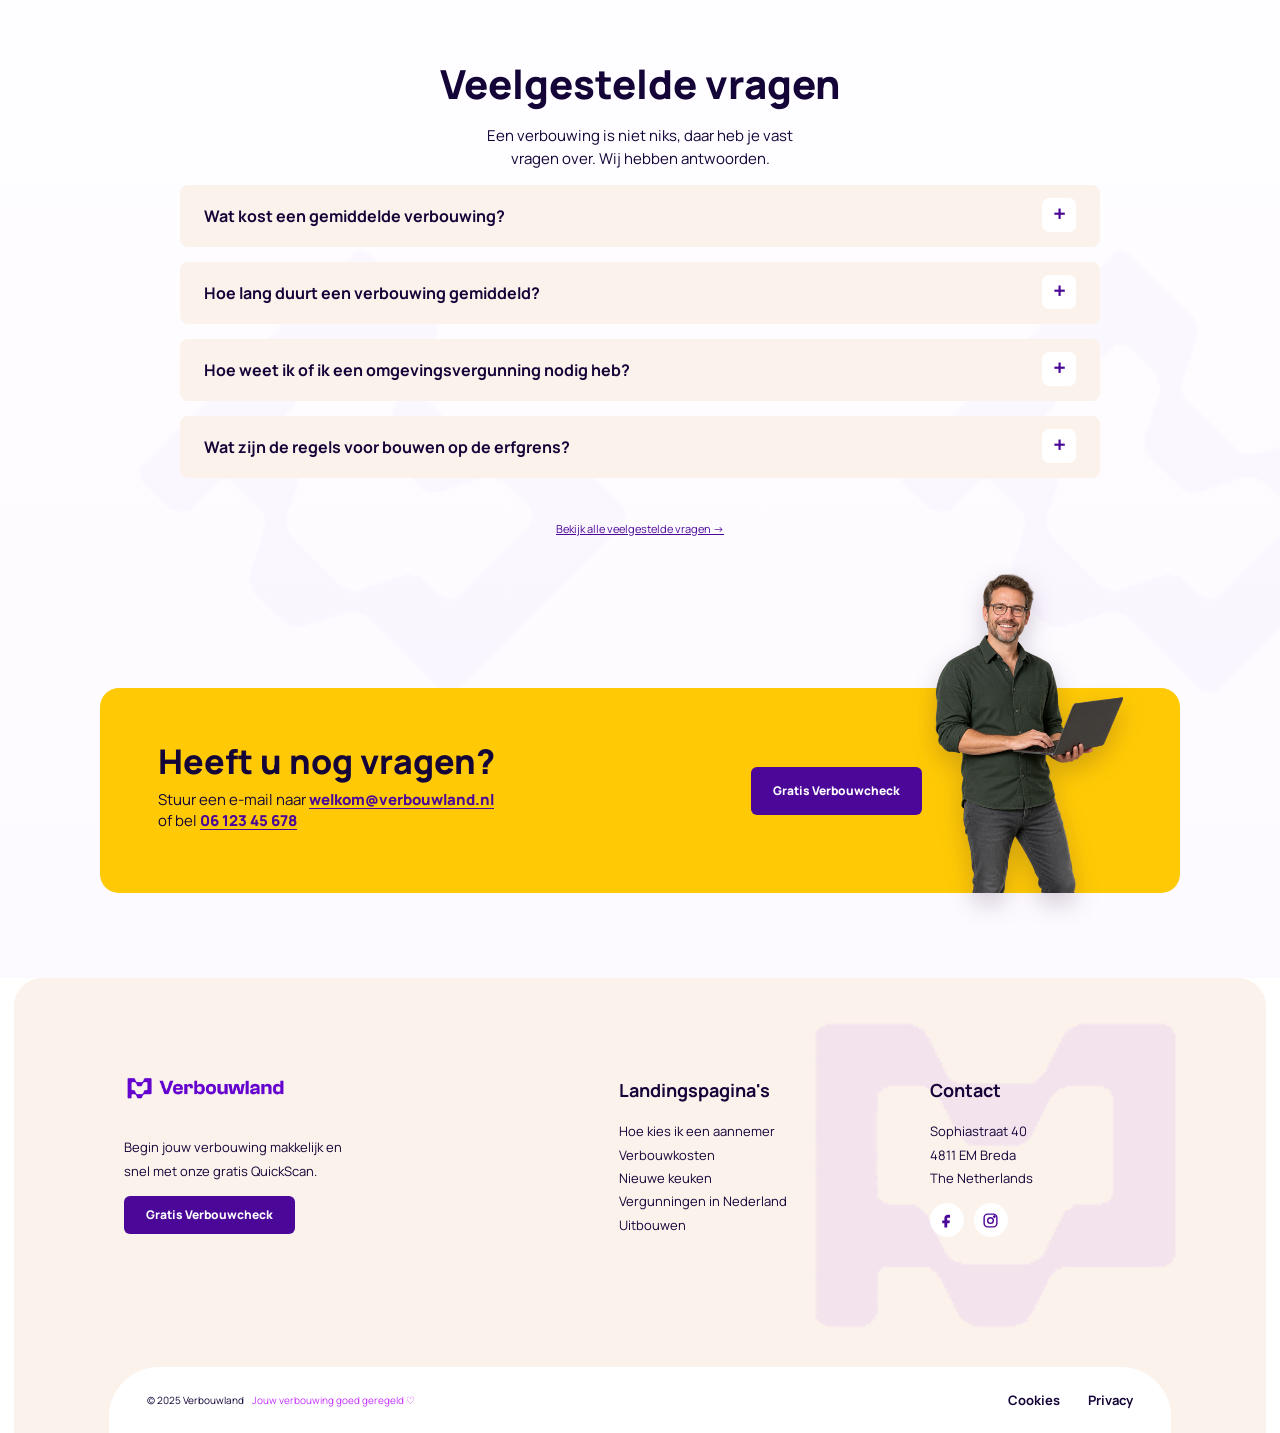
==== commit 212e6317: "Pas contactadres aan Updated contact information and social media links in the footer." ====
--- a/index.html
+++ b/index.html
@@ -86,7 +86,7 @@
     <section class="contact-strip section-narrow"><div><h2>Heeft u nog vragen?</h2><p>Stuur een e-mail naar <a href="mailto:welkom@verbouwland.nl">welkom@verbouwland.nl</a><br>of bel <a href="tel:+31612345678">06 123 45 678</a></p></div><a class="button button-purple" href="#quickscan">Gratis Verbouwcheck</a><img class="advisor" src="assets/advisor-web.png" alt="Verbouwland adviseur met laptop"></section>
   </main>
 
-  <footer class="section-wide"><span class="brand-emblem footer-emblem" aria-hidden="true"></span><div><a class="brand" href="index.html"><img src="assets/verbouwland-logo.png" alt="Verbouwland"></a><p>Begin jouw verbouwing makkelijk en<br>snel met onze gratis QuickScan.</p><a class="button button-purple" href="#quickscan">Gratis Verbouwcheck</a></div><div><h3>Landingspagina's</h3><a href="bestemming.html?pagina=aannemer">Hoe kies ik een aannemer</a><a href="bestemming.html?pagina=kosten">Verbouwkosten</a><a href="bestemming.html?pagina=keuken">Nieuwe keuken</a><a href="bestemming.html?pagina=vergunningen">Vergunningen in Nederland</a><a href="bestemming.html?pagina=uitbouwen">Uitbouwen</a></div><div><h3>Contact</h3><p>Claudius Prinsenlaan 12<br>4811 DK Breda<br>The Netherlands</p><div class="socials"><a href="https://facebook.com" target="_blank" rel="noopener" aria-label="Facebook"><svg viewBox="0 0 24 24"><path d="M14 8h3V4h-3c-3 0-5 2-5 5v3H6v4h3v6h4v-6h3l1-4h-4V9c0-1 .4-1 1-1Z"/></svg></a><a href="https://instagram.com" target="_blank" rel="noopener" aria-label="Instagram"><svg viewBox="0 0 24 24"><rect x="3" y="3" width="18" height="18" rx="5"/><circle cx="12" cy="12" r="4"/><circle cx="17.5" cy="6.5" r="1"/></svg></a></div></div><div class="copyright">© 2025 Verbouwland &nbsp; <span>Jouw verbouwing goed geregeld ♡</span><div class="legal-links"><a href="bestemming.html?pagina=cookies">Cookies</a><a href="bestemming.html?pagina=privacy">Privacy</a></div><div class="footer-cutout" aria-hidden="true"></div></div></footer>
+  <footer class="section-wide"><span class="brand-emblem footer-emblem" aria-hidden="true"></span><div><a class="brand" href="index.html"><img src="assets/verbouwland-logo.png" alt="Verbouwland"></a><p>Begin jouw verbouwing makkelijk en<br>snel met onze gratis QuickScan.</p><a class="button button-purple" href="#quickscan">Gratis Verbouwcheck</a></div><div><h3>Landingspagina's</h3><a href="bestemming.html?pagina=aannemer">Hoe kies ik een aannemer</a><a href="bestemming.html?pagina=kosten">Verbouwkosten</a><a href="bestemming.html?pagina=keuken">Nieuwe keuken</a><a href="bestemming.html?pagina=vergunningen">Vergunningen in Nederland</a><a href="bestemming.html?pagina=uitbouwen">Uitbouwen</a></div><div><h3>Contact</h3><p>Sophiastraat 40<br>4811 EM Breda<br>The Netherlands</p><div class="socials"><a href="https://facebook.com" target="_blank" rel="noopener" aria-label="Facebook"><svg viewBox="0 0 24 24"><path d="M14 8h3V4h-3c-3 0-5 2-5 5v3H6v4h3v6h4v-6h3l1-4h-4V9c0-1 .4-1 1-1Z"/></svg></a><a href="https://instagram.com" target="_blank" rel="noopener" aria-label="Instagram"><svg viewBox="0 0 24 24"><rect x="3" y="3" width="18" height="18" rx="5"/><circle cx="12" cy="12" r="4"/><circle cx="17.5" cy="6.5" r="1"/></svg></a></div></div><div class="copyright">© 2025 Verbouwland &nbsp; <span>Jouw verbouwing goed geregeld ♡</span><div class="legal-links"><a href="bestemming.html?pagina=cookies">Cookies</a><a href="bestemming.html?pagina=privacy">Privacy</a></div><div class="footer-cutout" aria-hidden="true"></div></div></footer>
   <script src="script.js?v=12"></script>
 </body>
 </html>
